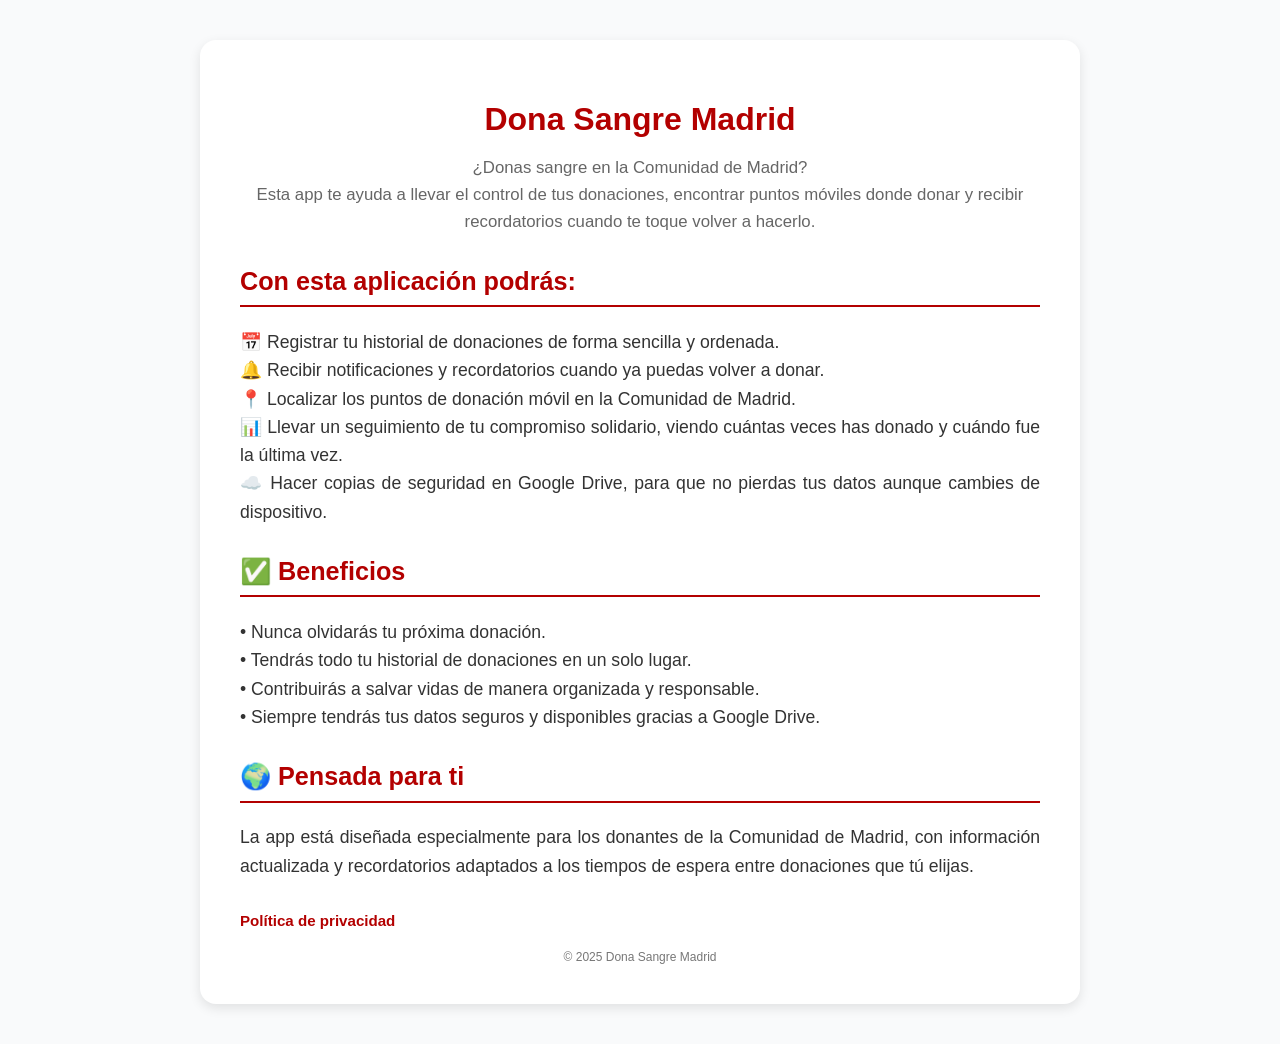
==== index.html @ d6a0627e "Initial webpage content" ====
<!doctype html>
<html lang="es">
<head>
  <meta charset="utf-8">
  <title>Dona Sangre Madrid — Inicio</title>
  <style>
    body {
      font-family: "Segoe UI", Roboto, Helvetica, Arial, sans-serif;
      background-color: #f9fafb;
      color: #333;
      margin: 0;
      padding: 0;
      display: flex;
      justify-content: center;
      align-items: flex-start;
      min-height: 100vh;
    }

    main {
      max-width: 800px;
      background: #fff;
      padding: 40px;
      margin: 40px 20px;
      border-radius: 16px;
      box-shadow: 0 4px 12px rgba(0,0,0,0.1);
      text-align: center;
    }

    h1 {
      color: #b30000;
      margin-bottom: 0.5em;
      font-size: 2em;
    }

    p, div {
      line-height: 1.6;
      font-size: 1.05em;
      text-align: justify;
    }

    .features {
      margin-top: 1.5em;
      text-align: left;
    }

    .features br {
      line-height: 1.8;
    }

    .benefits, .about {
      margin-top: 1.5em;
      text-align: left;
    }

    a {
      color: #b30000;
      text-decoration: none;
      font-weight: 600;
    }

    a:hover {
      text-decoration: underline;
    }

    footer {
      margin-top: 2em;
      text-align: center;
      color: #777;
      font-size: 0.9em;
    }

    @media (max-width: 600px) {
      main {
        padding: 25px;
      }
      h1 {
        font-size: 1.6em;
      }
    }
  </style>
</head>
<body>
  <main>
    <h1>Dona Sangre Madrid</h1>

    <p style="text-align:center; color:#666;">
      ¿Donas sangre en la Comunidad de Madrid?<br>
      Esta app te ayuda a llevar el control de tus donaciones, encontrar puntos móviles donde donar y recibir recordatorios cuando te toque volver a hacerlo.
    </p>

    <div class="features">
      <h2 style="color:#b30000; border-bottom:2px solid #b30000; padding-bottom:4px;">Con esta aplicación podrás:</h2>
      <p>📅 Registrar tu historial de donaciones de forma sencilla y ordenada.<br>
         🔔 Recibir notificaciones y recordatorios cuando ya puedas volver a donar.<br>
         📍 Localizar los puntos de donación móvil en la Comunidad de Madrid.<br>
         📊 Llevar un seguimiento de tu compromiso solidario, viendo cuántas veces has donado y cuándo fue la última vez.<br>
         ☁️ Hacer copias de seguridad en Google Drive, para que no pierdas tus datos aunque cambies de dispositivo.</p>
    </div>

    <div class="benefits">
      <h2 style="color:#b30000; border-bottom:2px solid #b30000; padding-bottom:4px;">✅ Beneficios</h2>
      <p>
        • Nunca olvidarás tu próxima donación.<br>
        • Tendrás todo tu historial de donaciones en un solo lugar.<br>
        • Contribuirás a salvar vidas de manera organizada y responsable.<br>
        • Siempre tendrás tus datos seguros y disponibles gracias a Google Drive.
      </p>
    </div>

    <div class="about">
      <h2 style="color:#b30000; border-bottom:2px solid #b30000; padding-bottom:4px;">🌍 Pensada para ti</h2>
      <p>La app está diseñada especialmente para los donantes de la Comunidad de Madrid, con información actualizada y recordatorios adaptados a los tiempos de espera entre donaciones que tú elijas.</p>
    </div>

    <footer>
      <p><a href="../privacy.html">Política de privacidad</a></p>
      <small>© 2025 Dona Sangre Madrid</small>
    </footer>
  </main>
</body>
</html>
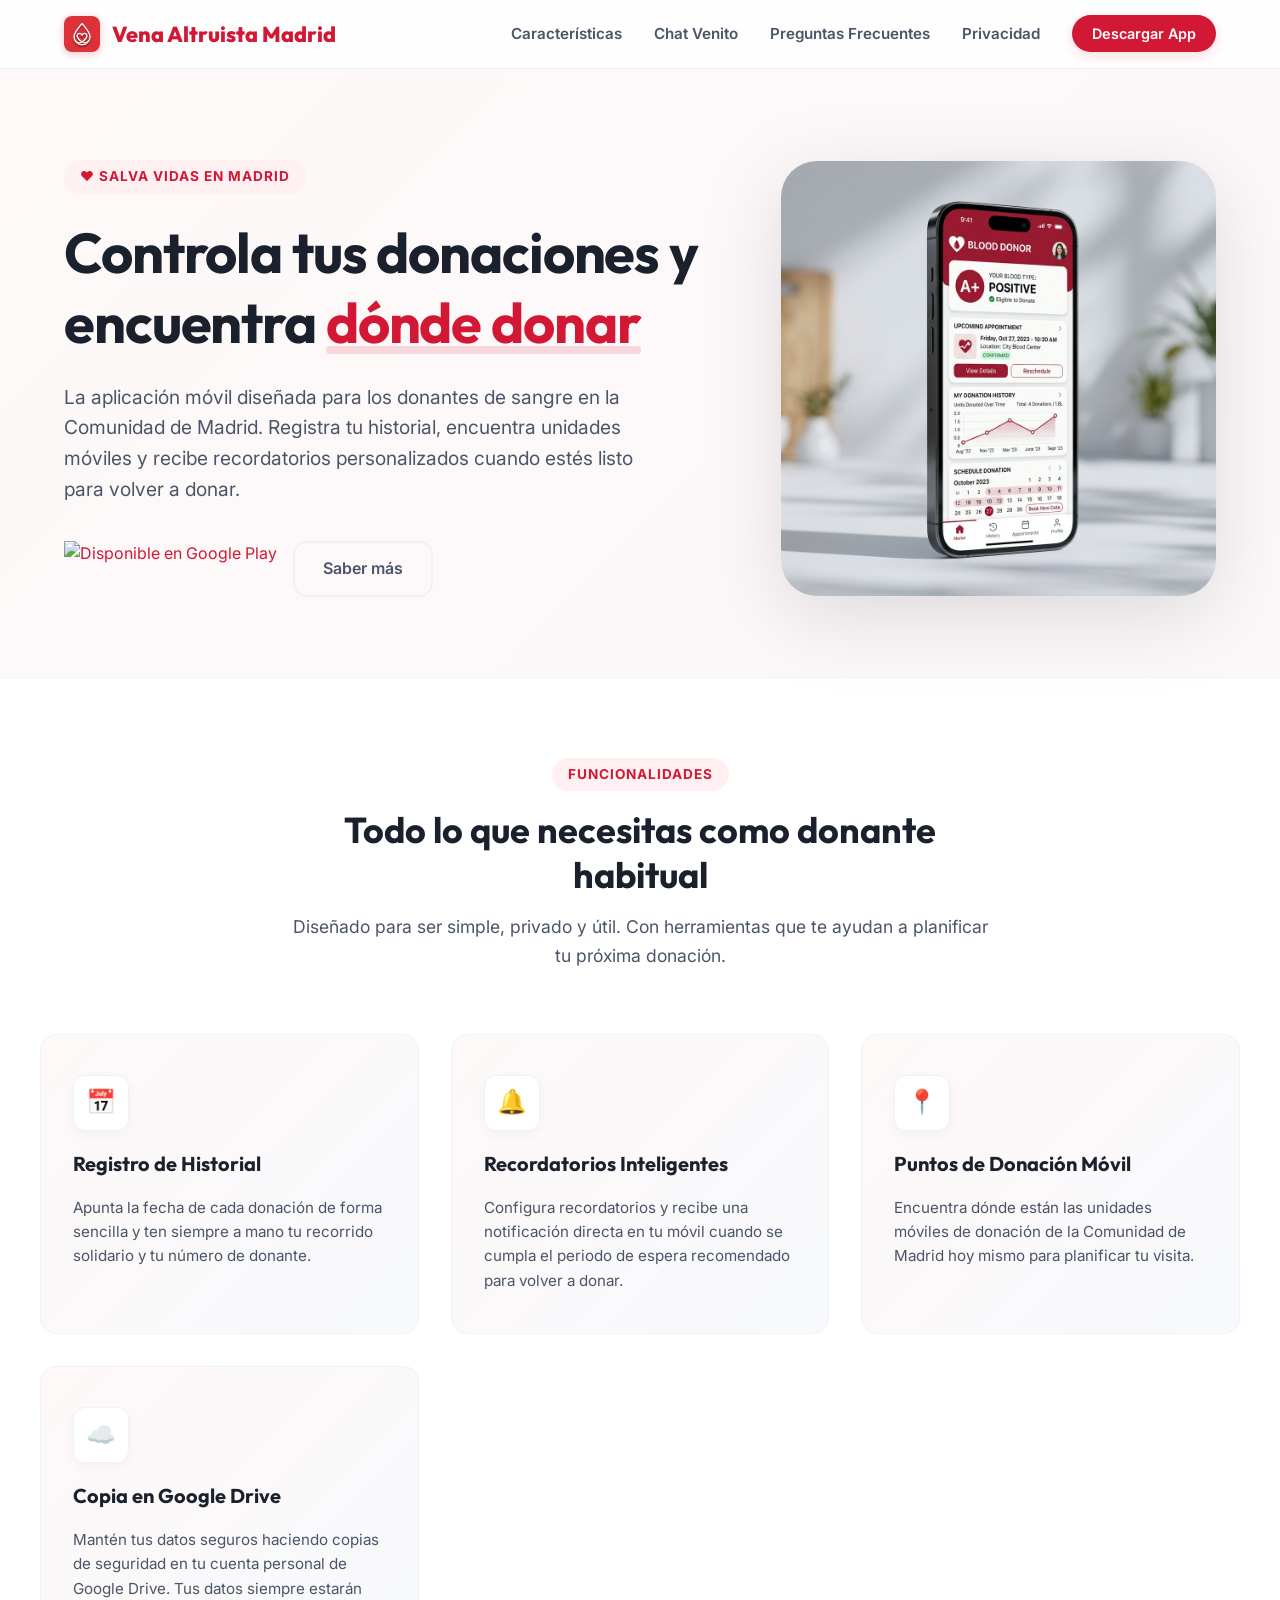
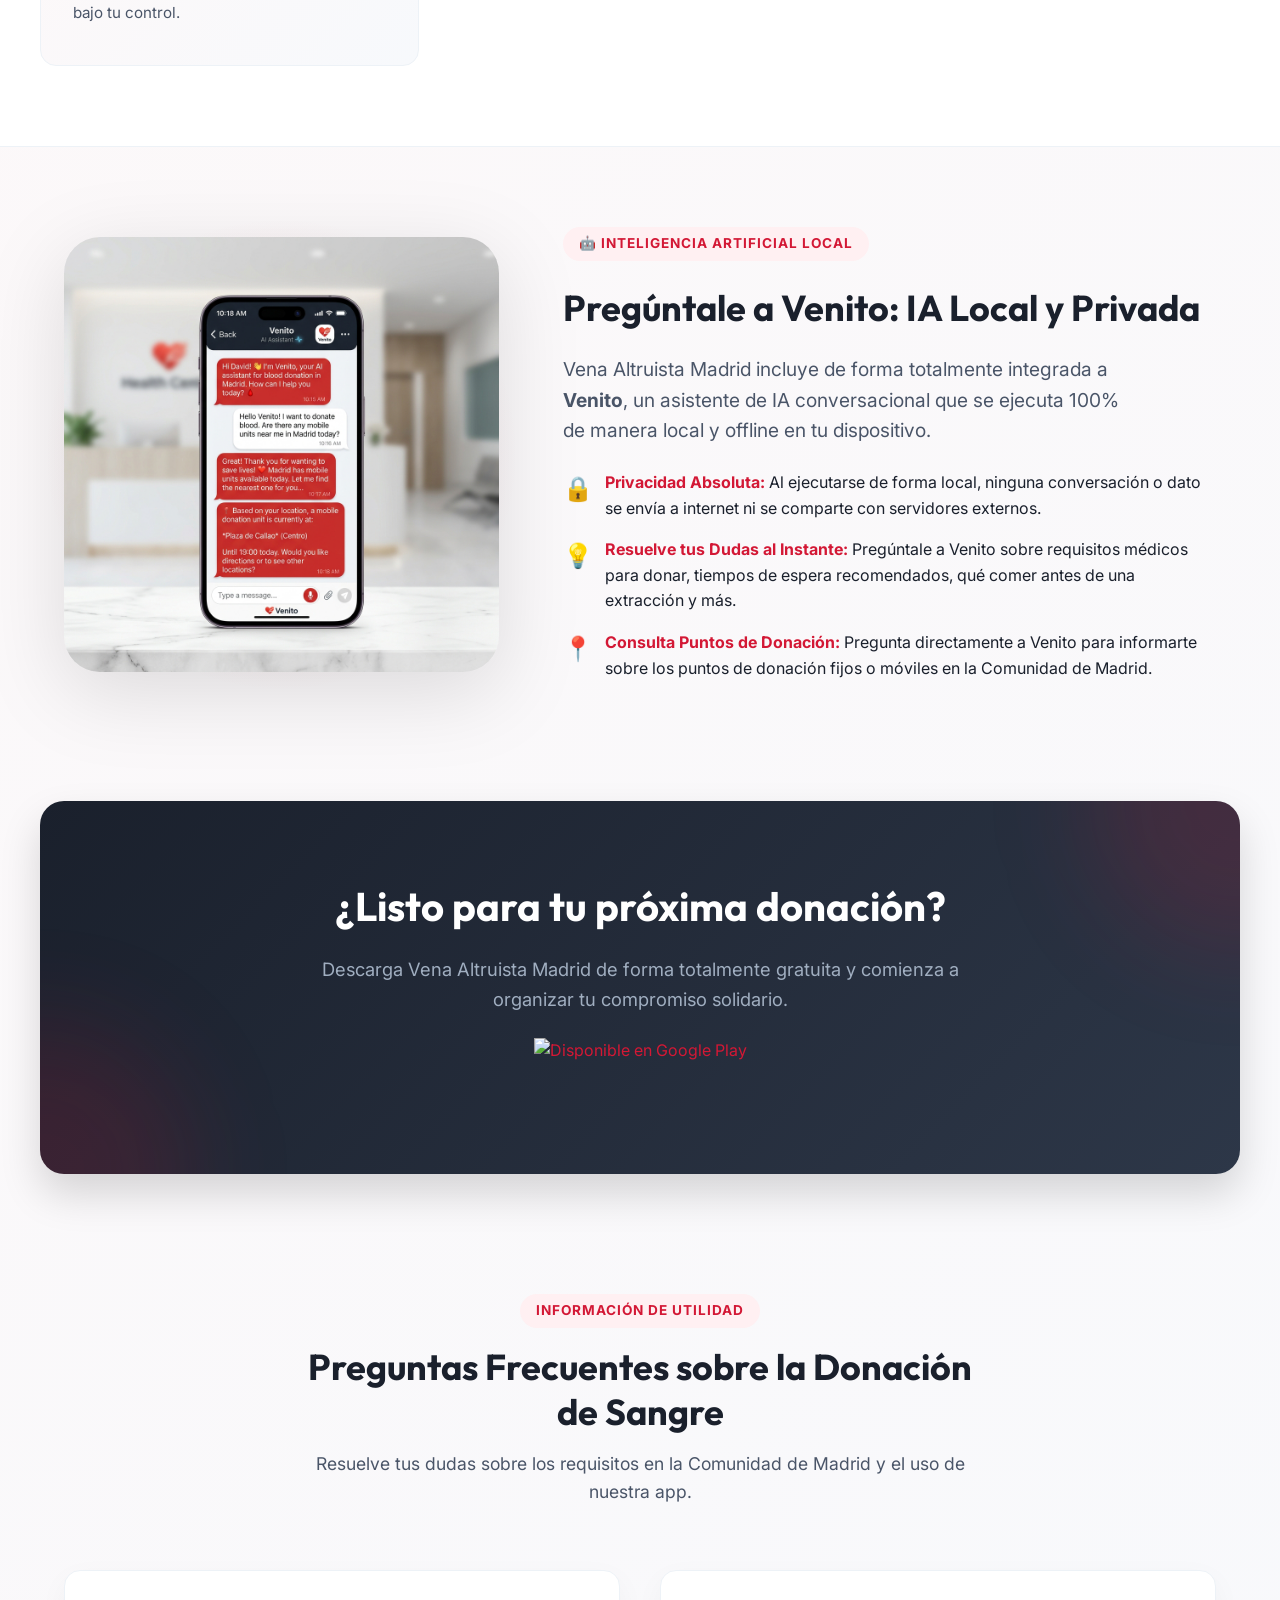
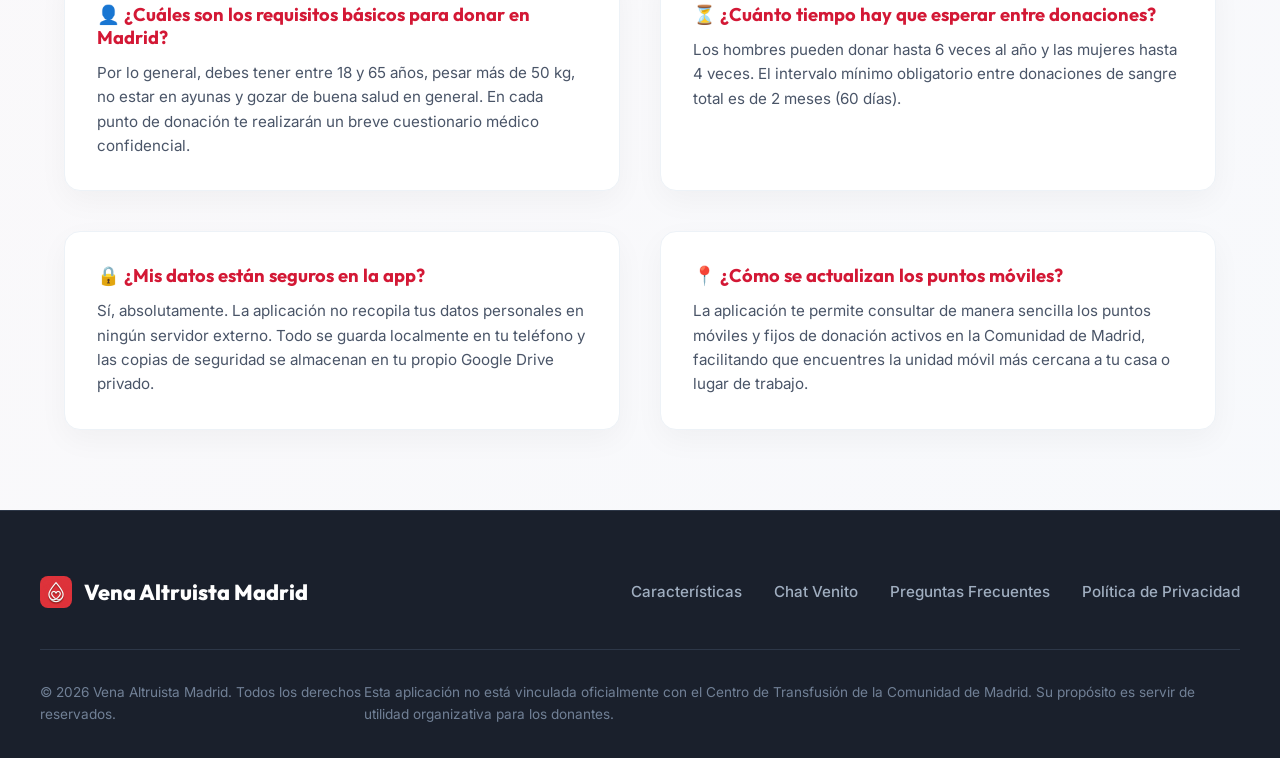
==== commit 24b5382b: "Add files via upload" ====
--- a/index.html
+++ b/index.html
@@ -1,121 +1,234 @@
-<!doctype html>
-<html lang="es">
-<head>
-  <meta charset="utf-8">
-  <title>Dona Sangre Madrid — Inicio</title>
-  <style>
-    body {
-      font-family: "Segoe UI", Roboto, Helvetica, Arial, sans-serif;
-      background-color: #f9fafb;
-      color: #333;
-      margin: 0;
-      padding: 0;
-      display: flex;
-      justify-content: center;
-      align-items: flex-start;
-      min-height: 100vh;
-    }
-
-    main {
-      max-width: 800px;
-      background: #fff;
-      padding: 40px;
-      margin: 40px 20px;
-      border-radius: 16px;
-      box-shadow: 0 4px 12px rgba(0,0,0,0.1);
-      text-align: center;
-    }
-
-    h1 {
-      color: #b30000;
-      margin-bottom: 0.5em;
-      font-size: 2em;
-    }
-
-    p, div {
-      line-height: 1.6;
-      font-size: 1.05em;
-      text-align: justify;
-    }
-
-    .features {
-      margin-top: 1.5em;
-      text-align: left;
-    }
-
-    .features br {
-      line-height: 1.8;
-    }
-
-    .benefits, .about {
-      margin-top: 1.5em;
-      text-align: left;
-    }
-
-    a {
-      color: #b30000;
-      text-decoration: none;
-      font-weight: 600;
-    }
-
-    a:hover {
-      text-decoration: underline;
-    }
-
-    footer {
-      margin-top: 2em;
-      text-align: center;
-      color: #777;
-      font-size: 0.9em;
-    }
-
-    @media (max-width: 600px) {
-      main {
-        padding: 25px;
-      }
-      h1 {
-        font-size: 1.6em;
-      }
-    }
-  </style>
-</head>
-<body>
-  <main>
-    <h1>Dona Sangre Madrid</h1>
-
-    <p style="text-align:center; color:#666;">
-      ¿Donas sangre en la Comunidad de Madrid?<br>
-      Esta app te ayuda a llevar el control de tus donaciones, encontrar puntos móviles donde donar y recibir recordatorios cuando te toque volver a hacerlo.
-    </p>
-
-    <div class="features">
-      <h2 style="color:#b30000; border-bottom:2px solid #b30000; padding-bottom:4px;">Con esta aplicación podrás:</h2>
-      <p>📅 Registrar tu historial de donaciones de forma sencilla y ordenada.<br>
-         🔔 Recibir notificaciones y recordatorios cuando ya puedas volver a donar.<br>
-         📍 Localizar los puntos de donación móvil en la Comunidad de Madrid.<br>
-         📊 Llevar un seguimiento de tu compromiso solidario, viendo cuántas veces has donado y cuándo fue la última vez.<br>
-         ☁️ Hacer copias de seguridad en Google Drive, para que no pierdas tus datos aunque cambies de dispositivo.</p>
-    </div>
-
-    <div class="benefits">
-      <h2 style="color:#b30000; border-bottom:2px solid #b30000; padding-bottom:4px;">✅ Beneficios</h2>
-      <p>
-        • Nunca olvidarás tu próxima donación.<br>
-        • Tendrás todo tu historial de donaciones en un solo lugar.<br>
-        • Contribuirás a salvar vidas de manera organizada y responsable.<br>
-        • Siempre tendrás tus datos seguros y disponibles gracias a Google Drive.
-      </p>
-    </div>
-
-    <div class="about">
-      <h2 style="color:#b30000; border-bottom:2px solid #b30000; padding-bottom:4px;">🌍 Pensada para ti</h2>
-      <p>La app está diseñada especialmente para los donantes de la Comunidad de Madrid, con información actualizada y recordatorios adaptados a los tiempos de espera entre donaciones que tú elijas.</p>
-    </div>
-
-    <footer>
-      <p><a href="../privacy.html">Política de privacidad</a></p>
-      <small>© 2025 Dona Sangre Madrid</small>
-    </footer>
-  </main>
-</body>
-</html>
+<!doctype html>
+<html lang="es">
+<head>
+  <meta charset="utf-8">
+  <meta name="viewport" content="width=device-width, initial-scale=1.0">
+  
+  <!-- SEO Meta Tags -->
+  <title>Vena Altruista Madrid — App para donantes en la Comunidad de Madrid</title>
+  <meta name="description" content="Lleva el control de tus donaciones de sangre en la Comunidad de Madrid. Registra tu historial, localiza unidades móviles de donación y recibe notificaciones cuando puedas volver a donar.">
+  <meta name="keywords" content="donar sangre Madrid, donacion de sangre Madrid, puntos de donacion Madrid, app donar sangre, unidades moviles donacion sangre, donante de sangre madrid">
+  <meta name="author" content="Carlisoft">
+  <link rel="canonical" href="https://carlisoft.github.io/Web-DonaSangreMadrid/">
+
+  <!-- Open Graph / Facebook -->
+  <meta property="og:type" content="website">
+  <meta property="og:url" content="https://carlisoft.github.io/Web-DonaSangreMadrid/">
+  <meta property="og:title" content="Vena Altruista Madrid — App de control y puntos de donación de sangre">
+  <meta property="og:description" content="Lleva el historial de tus donaciones, localiza los puntos de donación móvil en Madrid y configura avisos inteligentes para salvar vidas.">
+  <meta property="og:image" content="https://carlisoft.github.io/Web-DonaSangreMadrid/app_mockup.png">
+
+  <!-- Twitter -->
+  <meta property="twitter:card" content="summary_large_image">
+  <meta property="twitter:url" content="https://carlisoft.github.io/Web-DonaSangreMadrid/">
+  <meta property="twitter:title" content="Vena Altruista Madrid — App de control y puntos de donación de sangre">
+  <meta property="twitter:description" content="Lleva el historial de tus donaciones, localiza los puntos de donación móvil en Madrid y configura avisos inteligentes para salvar vidas.">
+  <meta property="twitter:image" content="https://carlisoft.github.io/Web-DonaSangreMadrid/app_mockup.png">
+
+  <!-- Favicon -->
+  <link rel="icon" type="image/jpeg" href="logo.jpg">
+
+  <!-- Local Premium Styling -->
+  <link rel="stylesheet" href="styles.css">
+
+  <!-- Schema.org Structured Data for MobileApp (SEO) -->
+  <script type="application/ld+json">
+  {
+    "@context": "https://schema.org",
+    "@type": "MobileApplication",
+    "name": "Vena Altruista Madrid",
+    "operatingSystem": "Android",
+    "applicationCategory": "HealthApplication",
+    "description": "Lleva el control de tus donaciones de sangre en la Comunidad de Madrid. Registra tu historial, localiza puntos móviles de donación y recibe alertas.",
+    "offers": {
+      "@type": "Offer",
+      "price": "0.00",
+      "priceCurrency": "EUR"
+    },
+    "installUrl": "https://play.google.com/store/apps/details?id=com.carlisoft.donasangremadrid"
+  }
+  </script>
+</head>
+<body>
+
+  <!-- Navigation -->
+  <header>
+    <div class="nav-container">
+      <a href="./index.html" class="logo">
+        <img src="logo.jpg" alt="Vena Altruista Madrid Logo" style="width: 36px; height: 36px; border-radius: 8px; object-fit: cover; box-shadow: 0 2px 8px rgba(211, 24, 53, 0.25);">
+        <span>Vena Altruista Madrid</span>
+      </a>
+      <ul class="nav-menu">
+        <li><a href="#features" class="nav-link">Características</a></li>
+        <li><a href="#venito" class="nav-link">Chat Venito</a></li>
+        <li><a href="#faq" class="nav-link">Preguntas Frecuentes</a></li>
+        <li><a href="./privacy.html" class="nav-link">Privacidad</a></li>
+        <li><a href="https://play.google.com/store/apps/details?id=com.carlisoft.donasangremadrid" target="_blank" rel="noopener" class="nav-btn">Descargar App</a></li>
+      </ul>
+    </div>
+  </header>
+
+  <!-- Hero Section -->
+  <section class="hero">
+    <div class="hero-content">
+      <div class="badge">
+        <span>❤️ Salva Vidas en Madrid</span>
+      </div>
+      <h1 class="hero-title">Controla tus donaciones y encuentra <span>dónde donar</span></h1>
+      <p class="hero-desc">
+        La aplicación móvil diseñada para los donantes de sangre en la Comunidad de Madrid. Registra tu historial, encuentra unidades móviles y recibe recordatorios personalizados cuando estés listo para volver a donar.
+      </p>
+      <div class="hero-ctas">
+        <!-- Official Google Play Badge SVG/Image -->
+        <a href="https://play.google.com/store/apps/details?id=com.carlisoft.donasangremadrid" target="_blank" rel="noopener" class="google-play-badge" id="cta-hero-download">
+          <img src="https://play.google.com/intl/en_us/badges/static/images/badges/es_badge_web_generic.png" alt="Disponible en Google Play">
+        </a>
+        <a href="#features" class="btn-secondary">Saber más</a>
+      </div>
+    </div>
+    <div class="hero-image">
+      <div class="hero-image-bg"></div>
+      <img src="app_mockup.png" alt="Vena Altruista Madrid App Mockup" class="hero-mockup">
+    </div>
+  </section>
+
+  <!-- Features Section -->
+  <section id="features" class="features-section">
+    <div class="section-container">
+      <div class="section-header">
+        <span class="badge" style="align-self: center;">Funcionalidades</span>
+        <h2 class="section-title">Todo lo que necesitas como donante habitual</h2>
+        <p class="section-desc">Diseñado para ser simple, privado y útil. Con herramientas que te ayudan a planificar tu próxima donación.</p>
+      </div>
+      
+      <div class="features-grid">
+        <!-- Feature 1 -->
+        <div class="feature-card">
+          <div class="feature-icon-wrapper">📅</div>
+          <h3>Registro de Historial</h3>
+          <p>Apunta la fecha de cada donación de forma sencilla y ten siempre a mano tu recorrido solidario y tu número de donante.</p>
+        </div>
+        <!-- Feature 2 -->
+        <div class="feature-card">
+          <div class="feature-icon-wrapper">🔔</div>
+          <h3>Recordatorios Inteligentes</h3>
+          <p>Configura recordatorios y recibe una notificación directa en tu móvil cuando se cumpla el periodo de espera recomendado para volver a donar.</p>
+        </div>
+        <!-- Feature 3 -->
+        <div class="feature-card">
+          <div class="feature-icon-wrapper">📍</div>
+          <h3>Puntos de Donación Móvil</h3>
+          <p>Encuentra dónde están las unidades móviles de donación de la Comunidad de Madrid hoy mismo para planificar tu visita.</p>
+        </div>
+        <!-- Feature 4 -->
+        <div class="feature-card">
+          <div class="feature-icon-wrapper">☁️</div>
+          <h3>Copia en Google Drive</h3>
+          <p>Mantén tus datos seguros haciendo copias de seguridad en tu cuenta personal de Google Drive. Tus datos siempre estarán bajo tu control.</p>
+        </div>
+      </div>
+    </div>
+  </section>
+
+  <!-- Venito AI Section -->
+  <section id="venito" class="venito-section">
+    <div class="hero-image">
+      <div class="hero-image-bg"></div>
+      <img src="venito_mockup.png" alt="Venito Chat IA Mockup" class="venito-mockup">
+    </div>
+    <div class="venito-content">
+      <div class="badge">
+        <span>🤖 Inteligencia Artificial Local</span>
+      </div>
+      <h2 class="section-title">Pregúntale a Venito: IA Local y Privada</h2>
+      <p class="hero-desc">
+        Vena Altruista Madrid incluye de forma totalmente integrada a <strong>Venito</strong>, un asistente de IA conversacional que se ejecuta 100% de manera local y offline en tu dispositivo.
+      </p>
+      <ul class="venito-features">
+        <li>
+          <span style="font-size: 1.5rem;">🔒</span>
+          <div>
+            <strong>Privacidad Absoluta:</strong> Al ejecutarse de forma local, ninguna conversación o dato se envía a internet ni se comparte con servidores externos.
+          </div>
+        </li>
+        <li>
+          <span style="font-size: 1.5rem;">💡</span>
+          <div>
+            <strong>Resuelve tus Dudas al Instante:</strong> Pregúntale a Venito sobre requisitos médicos para donar, tiempos de espera recomendados, qué comer antes de una extracción y más.
+          </div>
+        </li>
+        <li>
+          <span style="font-size: 1.5rem;">📍</span>
+          <div>
+            <strong>Consulta Puntos de Donación:</strong> Pregunta directamente a Venito para informarte sobre los puntos de donación fijos o móviles en la Comunidad de Madrid.
+          </div>
+        </li>
+      </ul>
+    </div>
+  </section>
+
+  <!-- CTA Banner Section -->
+  <section class="cta-banner">
+    <div class="cta-content">
+      <h2>¿Listo para tu próxima donación?</h2>
+      <p>Descarga Vena Altruista Madrid de forma totalmente gratuita y comienza a organizar tu compromiso solidario.</p>
+      <a href="https://play.google.com/store/apps/details?id=com.carlisoft.donasangremadrid" target="_blank" rel="noopener" class="google-play-badge" id="cta-middle-download">
+        <img src="https://play.google.com/intl/en_us/badges/static/images/badges/es_badge_web_generic.png" alt="Disponible en Google Play">
+      </a>
+    </div>
+  </section>
+
+  <!-- Info & FAQ Section (Boosts SEO with relevant keywords) -->
+  <section id="faq" class="info-section">
+    <div class="section-container">
+      <div class="section-header">
+        <span class="badge" style="align-self: center;">Información de Utilidad</span>
+        <h2 class="section-title">Preguntas Frecuentes sobre la Donación de Sangre</h2>
+        <p class="section-desc">Resuelve tus dudas sobre los requisitos en la Comunidad de Madrid y el uso de nuestra app.</p>
+      </div>
+
+      <div class="faq-grid">
+        <div class="faq-item">
+          <h3>👤 ¿Cuáles son los requisitos básicos para donar en Madrid?</h3>
+          <p>Por lo general, debes tener entre 18 y 65 años, pesar más de 50 kg, no estar en ayunas y gozar de buena salud en general. En cada punto de donación te realizarán un breve cuestionario médico confidencial.</p>
+        </div>
+        <div class="faq-item">
+          <h3>⏳ ¿Cuánto tiempo hay que esperar entre donaciones?</h3>
+          <p>Los hombres pueden donar hasta 6 veces al año y las mujeres hasta 4 veces. El intervalo mínimo obligatorio entre donaciones de sangre total es de 2 meses (60 días).</p>
+        </div>
+        <div class="faq-item">
+          <h3>🔒 ¿Mis datos están seguros en la app?</h3>
+          <p>Sí, absolutamente. La aplicación no recopila tus datos personales en ningún servidor externo. Todo se guarda localmente en tu teléfono y las copias de seguridad se almacenan en tu propio Google Drive privado.</p>
+        </div>
+        <div class="faq-item">
+          <h3>📍 ¿Cómo se actualizan los puntos móviles?</h3>
+          <p>La aplicación te permite consultar de manera sencilla los puntos móviles y fijos de donación activos en la Comunidad de Madrid, facilitando que encuentres la unidad móvil más cercana a tu casa o lugar de trabajo.</p>
+        </div>
+      </div>
+    </div>
+  </section>
+
+  <!-- Footer -->
+  <footer>
+    <div class="footer-container">
+      <div class="footer-top">
+        <div class="footer-logo">
+          <img src="logo.jpg" alt="Vena Altruista Madrid Logo" style="width: 32px; height: 32px; border-radius: 8px; object-fit: cover;">
+          <span>Vena Altruista Madrid</span>
+        </div>
+        <div class="footer-links">
+          <a href="#features" class="footer-link">Características</a>
+          <a href="#venito" class="footer-link">Chat Venito</a>
+          <a href="#faq" class="footer-link">Preguntas Frecuentes</a>
+          <a href="./privacy.html" class="footer-link">Política de Privacidad</a>
+        </div>
+      </div>
+      <div class="footer-bottom">
+        <p>&copy; 2026 Vena Altruista Madrid. Todos los derechos reservados.</p>
+        <p>Esta aplicación no está vinculada oficialmente con el Centro de Transfusión de la Comunidad de Madrid. Su propósito es servir de utilidad organizativa para los donantes.</p>
+      </div>
+    </div>
+  </footer>
+
+</body>
+</html>
--- a/styles.css
+++ b/styles.css
@@ -0,0 +1,715 @@
+/* Dona Sangre Madrid - Design System & Styles */
+@import url('https://fonts.googleapis.com/css2?family=Inter:wght@300;400;500;600;700&family=Outfit:wght@400;500;600;700;800&display=swap');
+
+:root {
+  --primary: #d31835;
+  --primary-hover: #b00f27;
+  --primary-light: #fff0f2;
+  --primary-glow: rgba(211, 24, 53, 0.15);
+  --bg-gradient: linear-gradient(135deg, #fef8f8 0%, #f7f9fc 100%);
+  --text-primary: #1a202c;
+  --text-secondary: #4a5568;
+  --text-muted: #718096;
+  --card-bg: #ffffff;
+  --card-shadow: 0 10px 30px rgba(0, 0, 0, 0.04);
+  --card-shadow-hover: 0 20px 40px rgba(211, 24, 53, 0.08);
+  --nav-bg: rgba(255, 255, 255, 0.85);
+  --border-color: #edf2f7;
+  --max-width: 1200px;
+  --radius-lg: 24px;
+  --radius-md: 16px;
+  --radius-sm: 8px;
+  --transition: all 0.3s cubic-bezier(0.4, 0, 0.2, 1);
+}
+
+/* Reset */
+* {
+  box-sizing: border-box;
+  margin: 0;
+  padding: 0;
+}
+
+html {
+  scroll-behavior: smooth;
+}
+
+body {
+  font-family: 'Inter', -apple-system, BlinkMacSystemFont, "Segoe UI", Roboto, Helvetica, Arial, sans-serif;
+  background: var(--bg-gradient);
+  color: var(--text-primary);
+  line-height: 1.6;
+  overflow-x: hidden;
+  -webkit-font-smoothing: antialiased;
+}
+
+h1, h2, h3 {
+  font-family: 'Outfit', sans-serif;
+  font-weight: 700;
+  color: var(--text-primary);
+  line-height: 1.25;
+}
+
+a {
+  color: var(--primary);
+  text-decoration: none;
+  transition: var(--transition);
+}
+
+a:hover {
+  color: var(--primary-hover);
+}
+
+/* Header & Navigation */
+header {
+  position: fixed;
+  top: 0;
+  left: 0;
+  width: 100%;
+  z-index: 1000;
+  background: var(--nav-bg);
+  backdrop-filter: blur(12px);
+  -webkit-backdrop-filter: blur(12px);
+  border-bottom: 1px solid var(--border-color);
+  transition: var(--transition);
+}
+
+.nav-container {
+  max-width: var(--max-width);
+  margin: 0 auto;
+  padding: 16px 24px;
+  display: flex;
+  justify-content: space-between;
+  align-items: center;
+}
+
+.logo {
+  display: flex;
+  align-items: center;
+  gap: 12px;
+  font-family: 'Outfit', sans-serif;
+  font-size: 1.35rem;
+  font-weight: 800;
+  color: var(--primary);
+}
+
+.logo svg {
+  fill: var(--primary);
+  width: 32px;
+  height: 32px;
+  filter: drop-shadow(0 2px 4px rgba(211, 24, 53, 0.2));
+  animation: heartbeat 1.5s infinite alternate;
+}
+
+@keyframes heartbeat {
+  0% { transform: scale(1); }
+  100% { transform: scale(1.08); }
+}
+
+.nav-menu {
+  display: flex;
+  gap: 32px;
+  list-style: none;
+  align-items: center;
+}
+
+.nav-link {
+  font-weight: 600;
+  font-size: 0.95rem;
+  color: var(--text-secondary);
+}
+
+.nav-link:hover {
+  color: var(--primary);
+}
+
+.nav-btn {
+  background: var(--primary);
+  color: white;
+  padding: 10px 20px;
+  border-radius: 50px;
+  font-weight: 600;
+  font-size: 0.9rem;
+  box-shadow: 0 4px 12px var(--primary-glow);
+}
+
+.nav-btn:hover {
+  background: var(--primary-hover);
+  color: white;
+  transform: translateY(-2px);
+}
+
+/* Hero Section */
+.hero {
+  padding: 160px 24px 80px;
+  max-width: var(--max-width);
+  margin: 0 auto;
+  display: grid;
+  grid-template-columns: 1.2fr 0.8fr;
+  gap: 64px;
+  align-items: center;
+}
+
+.hero-content {
+  display: flex;
+  flex-direction: column;
+  gap: 24px;
+}
+
+.badge {
+  display: inline-flex;
+  align-items: center;
+  align-self: flex-start;
+  gap: 8px;
+  background: var(--primary-light);
+  color: var(--primary);
+  padding: 6px 16px;
+  border-radius: 50px;
+  font-size: 0.85rem;
+  font-weight: 700;
+  text-transform: uppercase;
+  letter-spacing: 1px;
+}
+
+.hero-title {
+  font-size: 3.5rem;
+  letter-spacing: -0.02em;
+}
+
+.hero-title span {
+  color: var(--primary);
+  position: relative;
+  display: inline-block;
+}
+
+.hero-title span::after {
+  content: '';
+  position: absolute;
+  bottom: 4px;
+  left: 0;
+  width: 100%;
+  height: 8px;
+  background: var(--primary-glow);
+  z-index: -1;
+  border-radius: 4px;
+}
+
+.hero-desc {
+  font-size: 1.2rem;
+  color: var(--text-secondary);
+  max-width: 580px;
+}
+
+.hero-ctas {
+  display: flex;
+  gap: 16px;
+  align-items: center;
+  margin-top: 12px;
+}
+
+.google-play-badge {
+  display: inline-block;
+  height: 56px;
+  transition: var(--transition);
+}
+
+.google-play-badge:hover {
+  transform: translateY(-4px);
+  filter: drop-shadow(0 8px 16px rgba(0,0,0,0.15));
+}
+
+.google-play-badge img {
+  height: 100%;
+  width: auto;
+}
+
+.btn-secondary {
+  height: 56px;
+  display: inline-flex;
+  align-items: center;
+  padding: 0 28px;
+  background: transparent;
+  border: 2px solid var(--border-color);
+  color: var(--text-secondary);
+  border-radius: 14px;
+  font-weight: 600;
+  transition: var(--transition);
+}
+
+.btn-secondary:hover {
+  border-color: var(--primary);
+  color: var(--primary);
+  background: var(--primary-light);
+  transform: translateY(-2px);
+}
+
+.hero-image {
+  position: relative;
+  display: flex;
+  justify-content: center;
+  align-items: center;
+}
+
+.hero-image-bg {
+  position: absolute;
+  width: 110%;
+  height: 110%;
+  background: radial-gradient(circle, var(--primary-glow) 0%, transparent 70%);
+  z-index: -1;
+  border-radius: 50%;
+}
+
+.hero-mockup {
+  max-width: 100%;
+  height: auto;
+  border-radius: 36px;
+  filter: drop-shadow(0 20px 40px rgba(0,0,0,0.12));
+  animation: float 6s ease-in-out infinite;
+}
+
+@keyframes float {
+  0%, 100% { transform: translateY(0); }
+  50% { transform: translateY(-15px); }
+}
+
+/* Features Section */
+.features-section {
+  padding: 80px 24px;
+  background: #ffffff;
+  border-top: 1px solid var(--border-color);
+  border-bottom: 1px solid var(--border-color);
+}
+
+.section-container {
+  max-width: var(--max-width);
+  margin: 0 auto;
+}
+
+.section-header {
+  text-align: center;
+  max-width: 700px;
+  margin: 0 auto 64px;
+  display: flex;
+  flex-direction: column;
+  gap: 16px;
+}
+
+.section-title {
+  font-size: 2.25rem;
+}
+
+.section-desc {
+  font-size: 1.1rem;
+  color: var(--text-secondary);
+}
+
+.features-grid {
+  display: grid;
+  grid-template-columns: repeat(auto-fit, minmax(280px, 1fr));
+  gap: 32px;
+}
+
+.feature-card {
+  background: var(--bg-gradient);
+  border: 1px solid var(--border-color);
+  border-radius: var(--radius-md);
+  padding: 40px 32px;
+  transition: var(--transition);
+  display: flex;
+  flex-direction: column;
+  gap: 20px;
+}
+
+.feature-card:hover {
+  transform: translateY(-8px);
+  background: #ffffff;
+  border-color: rgba(211, 24, 53, 0.2);
+  box-shadow: var(--card-shadow-hover);
+}
+
+.feature-icon-wrapper {
+  width: 56px;
+  height: 56px;
+  border-radius: 12px;
+  background: white;
+  display: flex;
+  align-items: center;
+  justify-content: center;
+  box-shadow: 0 4px 12px rgba(0,0,0,0.03);
+  color: var(--primary);
+  font-size: 1.5rem;
+  border: 1px solid var(--border-color);
+}
+
+.feature-card:hover .feature-icon-wrapper {
+  background: var(--primary);
+  color: white;
+  border-color: var(--primary);
+}
+
+.feature-card h3 {
+  font-size: 1.25rem;
+  font-weight: 700;
+}
+
+.feature-card p {
+  color: var(--text-secondary);
+  font-size: 0.95rem;
+  line-height: 1.6;
+}
+
+/* Call to Action Section */
+.cta-banner {
+  padding: 80px 24px;
+  max-width: var(--max-width);
+  margin: 40px auto;
+  background: linear-gradient(135deg, #1a202c 0%, #2d3748 100%);
+  border-radius: var(--radius-lg);
+  color: white;
+  text-align: center;
+  position: relative;
+  overflow: hidden;
+  box-shadow: 0 20px 40px rgba(0,0,0,0.15);
+}
+
+.cta-banner::before {
+  content: '';
+  position: absolute;
+  top: -150px;
+  right: -150px;
+  width: 300px;
+  height: 300px;
+  background: rgba(211, 24, 53, 0.15);
+  border-radius: 50%;
+  filter: blur(50px);
+}
+
+.cta-banner::after {
+  content: '';
+  position: absolute;
+  bottom: -150px;
+  left: -150px;
+  width: 300px;
+  height: 300px;
+  background: rgba(211, 24, 53, 0.15);
+  border-radius: 50%;
+  filter: blur(50px);
+}
+
+.cta-content {
+  position: relative;
+  z-index: 2;
+  max-width: 650px;
+  margin: 0 auto;
+  display: flex;
+  flex-direction: column;
+  gap: 24px;
+  align-items: center;
+}
+
+.cta-content h2 {
+  color: white;
+  font-size: 2.5rem;
+}
+
+.cta-content p {
+  color: #a0aec0;
+  font-size: 1.15rem;
+}
+
+/* FAQ or Info Section */
+.info-section {
+  padding: 80px 24px;
+  max-width: var(--max-width);
+  margin: 0 auto;
+}
+
+.faq-grid {
+  display: grid;
+  grid-template-columns: 1fr 1fr;
+  gap: 40px;
+  margin-top: 48px;
+}
+
+.faq-item {
+  background: var(--card-bg);
+  border: 1px solid var(--border-color);
+  border-radius: var(--radius-md);
+  padding: 32px;
+  box-shadow: var(--card-shadow);
+}
+
+.faq-item h3 {
+  font-size: 1.15rem;
+  margin-bottom: 12px;
+  color: var(--primary);
+  display: flex;
+  align-items: center;
+  gap: 10px;
+}
+
+.faq-item p {
+  color: var(--text-secondary);
+  font-size: 0.95rem;
+}
+
+/* Legal Document View */
+.legal-main {
+  padding-top: 140px;
+  padding-bottom: 80px;
+  max-width: 800px;
+  margin: 0 auto;
+  padding-left: 24px;
+  padding-right: 24px;
+}
+
+.legal-card {
+  background: #ffffff;
+  border: 1px solid var(--border-color);
+  border-radius: var(--radius-md);
+  padding: 48px;
+  box-shadow: var(--card-shadow);
+}
+
+.legal-card h1 {
+  font-size: 2.25rem;
+  color: var(--primary);
+  margin-bottom: 8px;
+  text-align: center;
+}
+
+.legal-date {
+  color: var(--text-muted);
+  text-align: center;
+  margin-bottom: 40px;
+  font-size: 0.95rem;
+}
+
+.legal-card h2 {
+  font-size: 1.35rem;
+  margin-top: 32px;
+  margin-bottom: 16px;
+  color: var(--text-primary);
+  border-bottom: 2px solid var(--primary-light);
+  padding-bottom: 6px;
+}
+
+.legal-card p, .legal-card ul {
+  color: var(--text-secondary);
+  font-size: 1rem;
+  line-height: 1.7;
+  margin-bottom: 16px;
+  text-align: justify;
+}
+
+.legal-card ul {
+  padding-left: 20px;
+  margin-bottom: 24px;
+}
+
+.legal-card li {
+  margin-bottom: 8px;
+}
+
+/* Footer */
+footer {
+  background: #1a202c;
+  color: #a0aec0;
+  padding: 64px 24px 32px;
+  border-top: 1px solid #2d3748;
+}
+
+.footer-container {
+  max-width: var(--max-width);
+  margin: 0 auto;
+  display: flex;
+  flex-direction: column;
+  gap: 40px;
+}
+
+.footer-top {
+  display: flex;
+  justify-content: space-between;
+  align-items: center;
+  flex-wrap: wrap;
+  gap: 24px;
+}
+
+.footer-logo {
+  display: flex;
+  align-items: center;
+  gap: 12px;
+  font-family: 'Outfit', sans-serif;
+  font-size: 1.35rem;
+  font-weight: 800;
+  color: white;
+}
+
+.footer-logo svg {
+  fill: var(--primary);
+  width: 32px;
+  height: 32px;
+}
+
+.footer-links {
+  display: flex;
+  gap: 32px;
+}
+
+.footer-link {
+  color: #a0aec0;
+  font-weight: 500;
+  font-size: 0.95rem;
+}
+
+.footer-link:hover {
+  color: white;
+}
+
+.footer-bottom {
+  display: flex;
+  justify-content: space-between;
+  align-items: center;
+  border-top: 1px solid #2d3748;
+  padding-top: 32px;
+  font-size: 0.85rem;
+  color: #718096;
+}
+
+/* Venito AI Section */
+.venito-section {
+  padding: 80px 24px;
+  max-width: var(--max-width);
+  margin: 0 auto;
+  display: grid;
+  grid-template-columns: 0.8fr 1.2fr;
+  gap: 64px;
+  align-items: center;
+}
+
+.venito-content {
+  display: flex;
+  flex-direction: column;
+  gap: 24px;
+}
+
+.venito-features {
+  list-style: none;
+  display: flex;
+  flex-direction: column;
+  gap: 16px;
+}
+
+.venito-features li {
+  display: flex;
+  gap: 12px;
+  align-items: flex-start;
+}
+
+.venito-features strong {
+  color: var(--primary);
+}
+
+.venito-mockup {
+  max-width: 100%;
+  height: auto;
+  border-radius: 36px;
+  filter: drop-shadow(0 20px 40px rgba(0,0,0,0.12));
+}
+
+/* Responsive adjustments */
+@media (max-width: 1024px) {
+  .hero {
+    grid-template-columns: 1fr;
+    text-align: center;
+    gap: 48px;
+    padding-top: 140px;
+  }
+  
+  .venito-section {
+    grid-template-columns: 1fr;
+    text-align: center;
+    gap: 48px;
+    padding-top: 40px;
+  }
+  
+  .venito-content {
+    align-items: center;
+  }
+  
+  .venito-features li {
+    text-align: left;
+  }
+  
+  .venito-mockup {
+    max-width: 320px;
+    order: 2;
+  }
+
+  .hero-content {
+    align-items: center;
+  }
+
+  .badge {
+    align-self: center;
+  }
+
+  .hero-title {
+    font-size: 2.75rem;
+  }
+
+  .hero-mockup {
+    max-width: 320px;
+  }
+
+  .faq-grid {
+    grid-template-columns: 1fr;
+    gap: 24px;
+  }
+}
+
+@media (max-width: 600px) {
+  .hero-title {
+    font-size: 2.25rem;
+  }
+
+  .hero-ctas {
+    flex-direction: column;
+    width: 100%;
+  }
+
+  .google-play-badge, .btn-secondary {
+    width: 100%;
+    max-width: 280px;
+    display: flex;
+    justify-content: center;
+  }
+
+  .google-play-badge img {
+    width: 100%;
+    height: auto;
+  }
+
+  .nav-menu {
+    display: none; /* simple hidden menu on mobile, or clean list */
+  }
+
+  .legal-card {
+    padding: 24px;
+  }
+
+  .footer-top {
+    flex-direction: column;
+    align-items: flex-start;
+  }
+
+  .footer-links {
+    flex-direction: column;
+    gap: 16px;
+  }
+
+  .footer-bottom {
+    flex-direction: column;
+    gap: 16px;
+    text-align: center;
+  }
+}
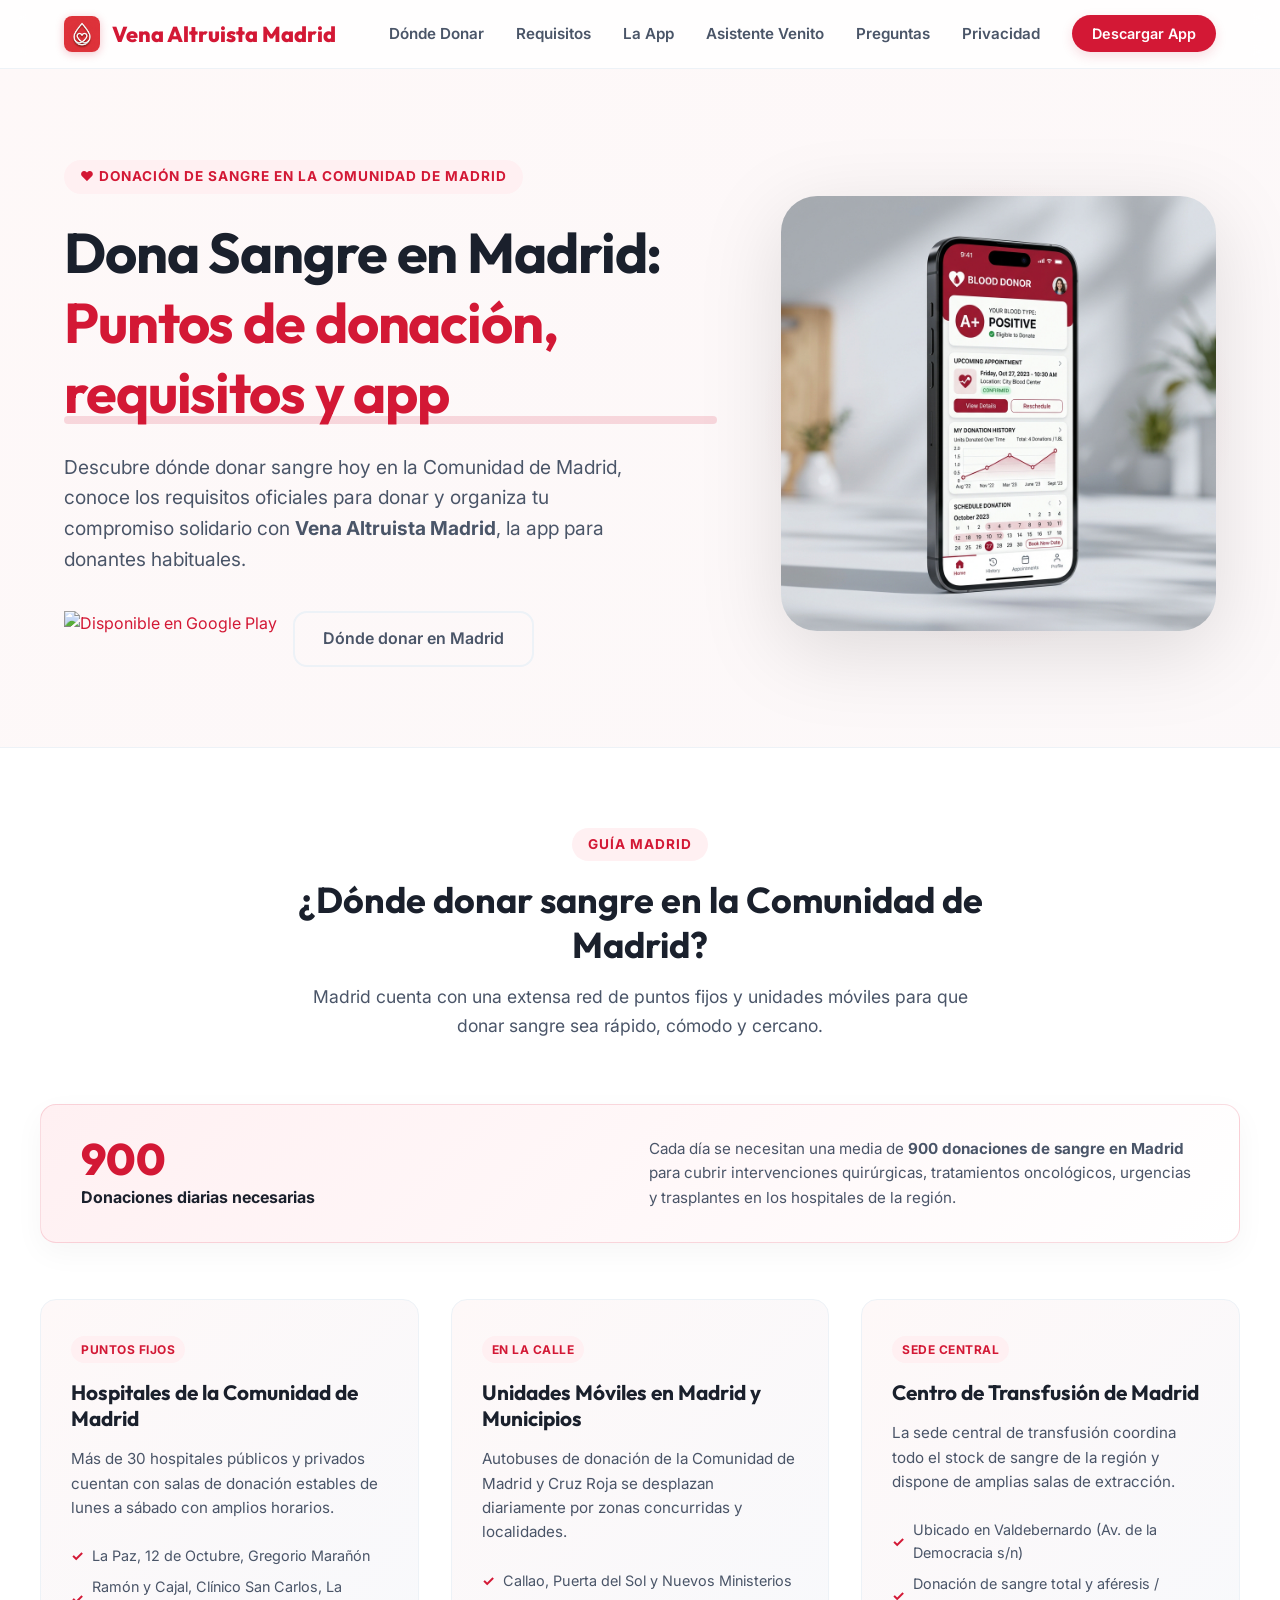
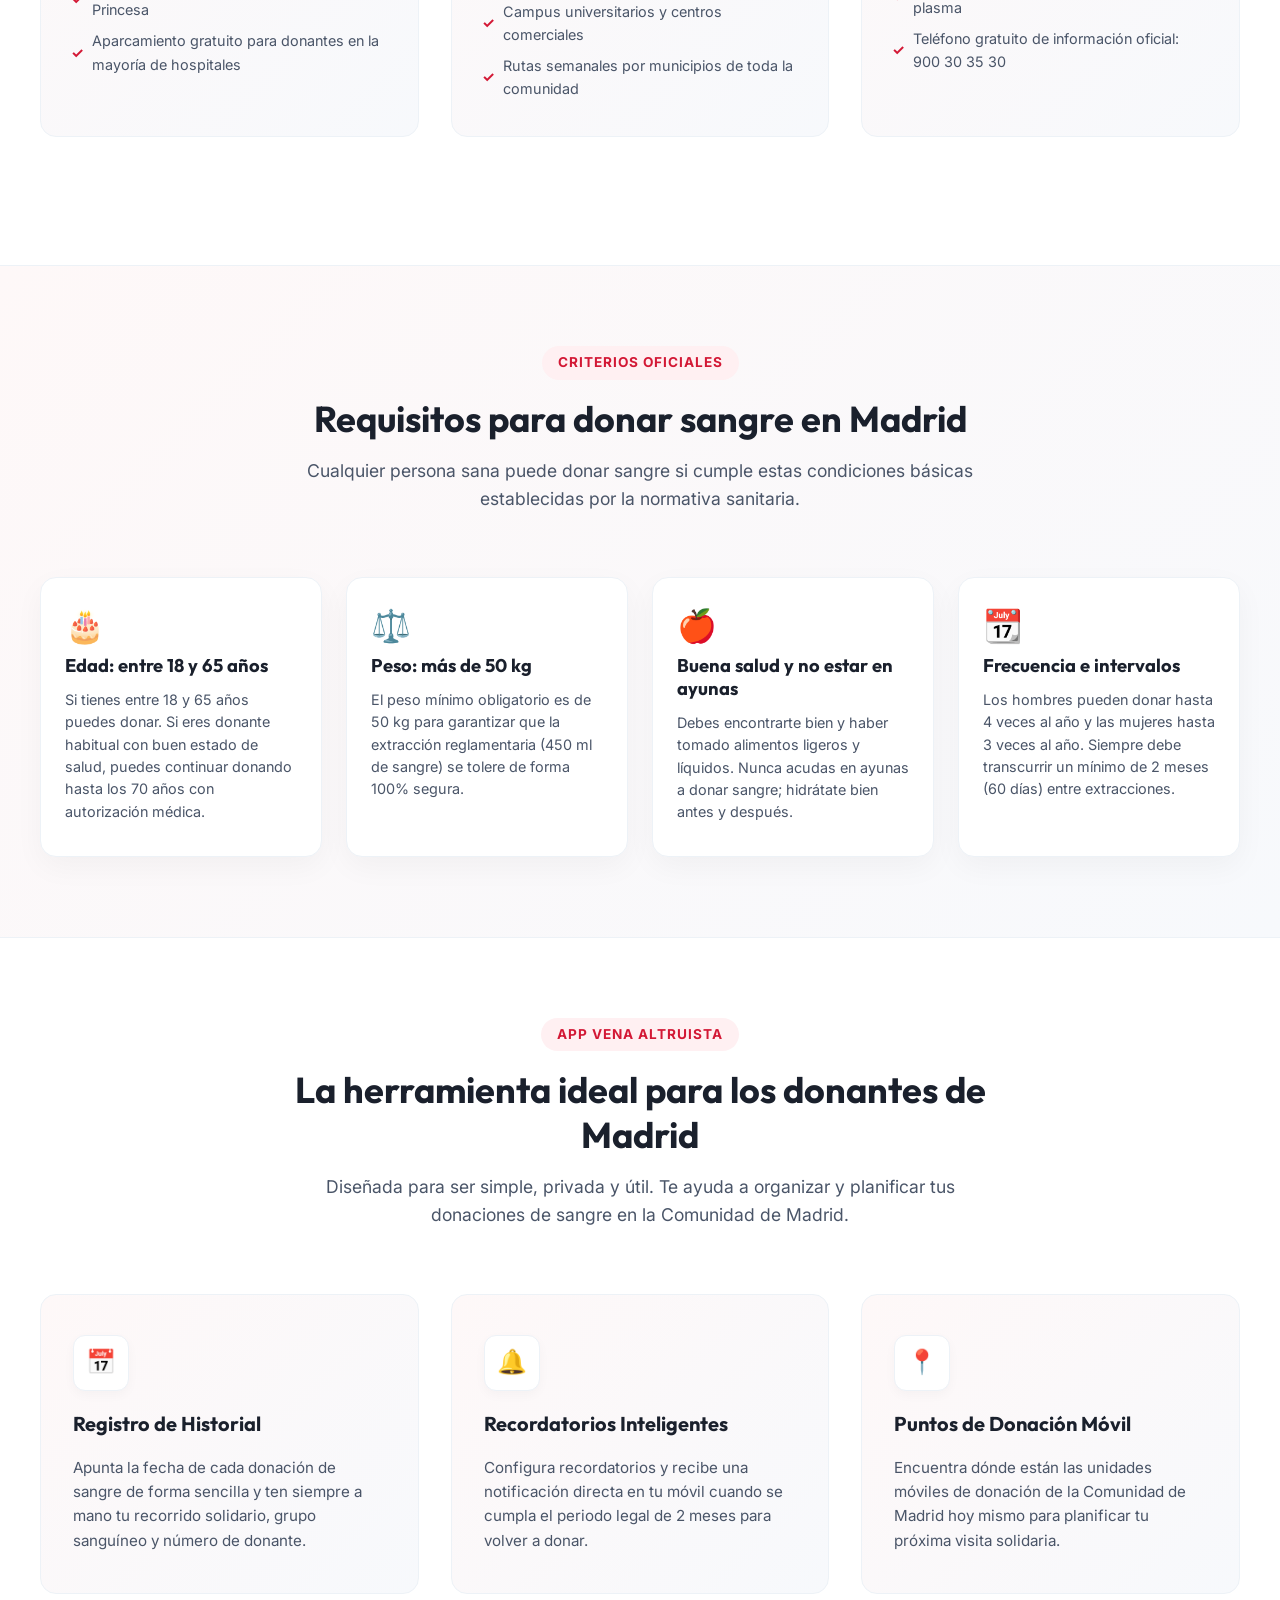
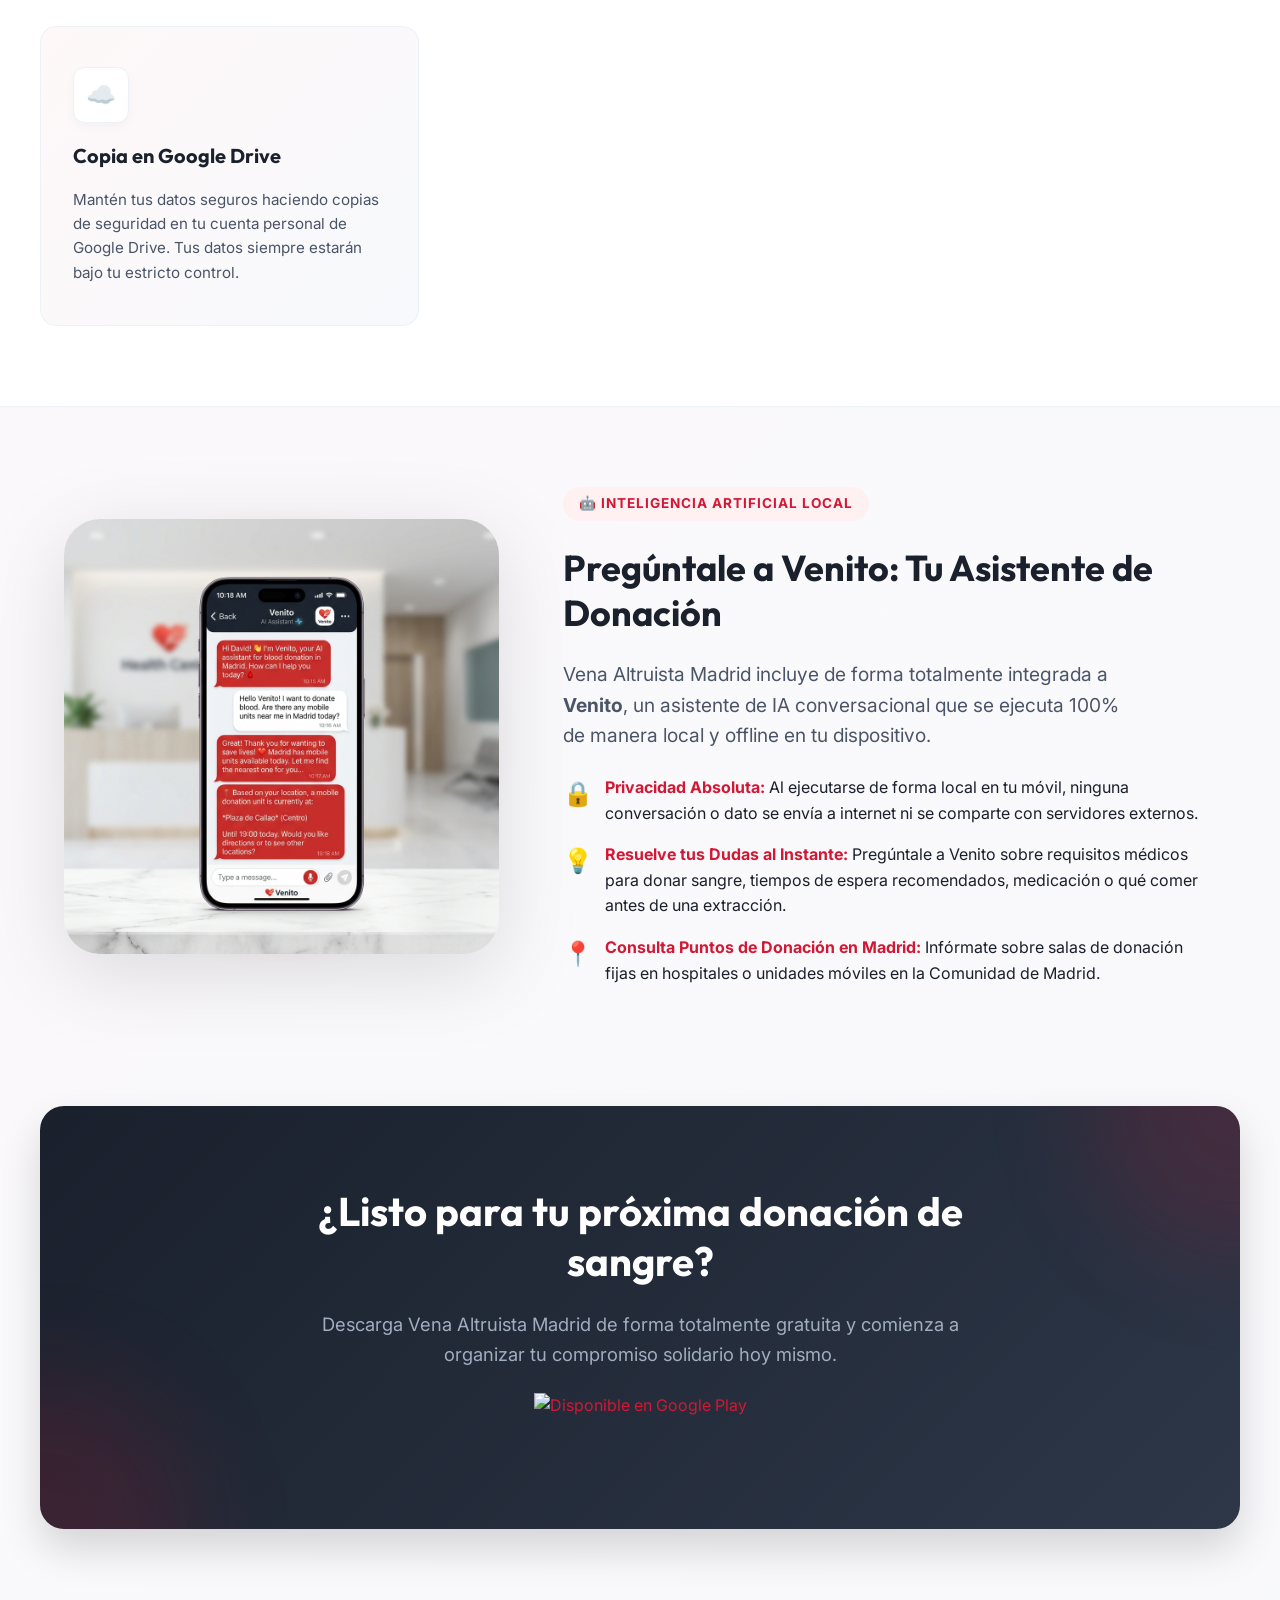
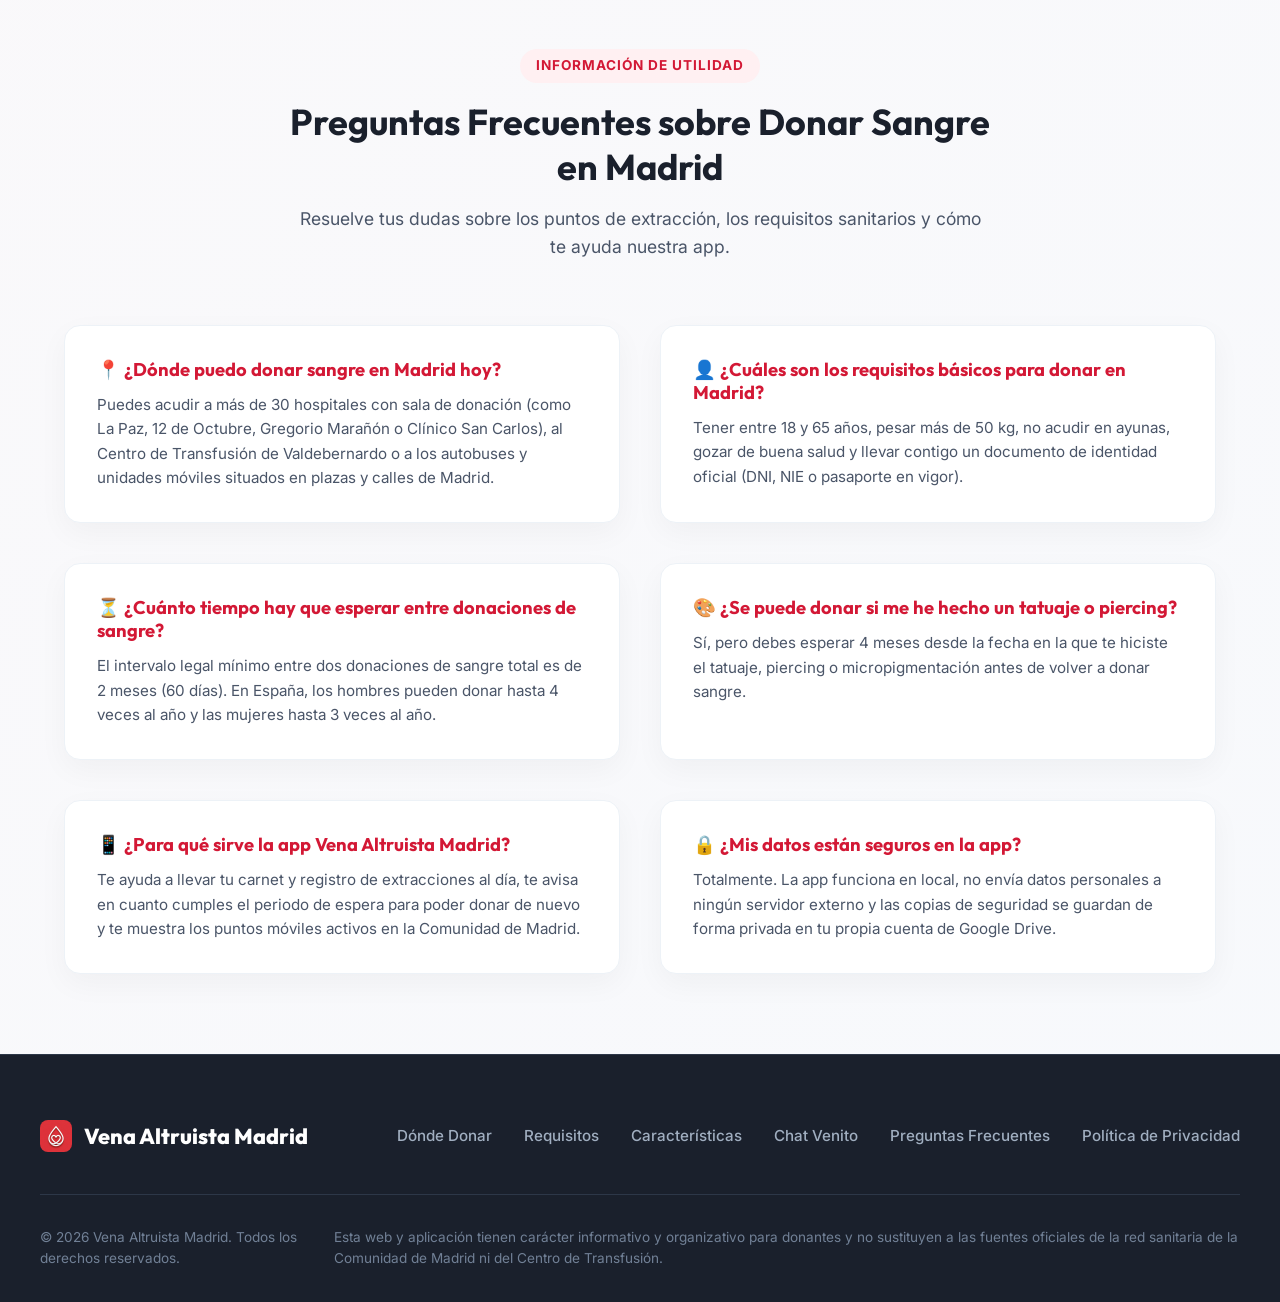
==== commit a9278ba1: "SEO: optimización para Dona Sangre Madrid, guía de puntos y sitemap" ====
--- a/index.html
+++ b/index.html
@@ -5,24 +5,25 @@
   <meta name="viewport" content="width=device-width, initial-scale=1.0">
   
   <!-- SEO Meta Tags -->
-  <title>Vena Altruista Madrid — App para donantes en la Comunidad de Madrid</title>
-  <meta name="description" content="Lleva el control de tus donaciones de sangre en la Comunidad de Madrid. Registra tu historial, localiza unidades móviles de donación y recibe notificaciones cuando puedas volver a donar.">
-  <meta name="keywords" content="donar sangre Madrid, donacion de sangre Madrid, puntos de donacion Madrid, app donar sangre, unidades moviles donacion sangre, donante de sangre madrid">
+  <title>Dona Sangre Madrid | Puntos de Donación, Requisitos y App Vena Altruista</title>
+  <meta name="description" content="Información completa para donar sangre en la Comunidad de Madrid: puntos fijos en hospitales, unidades móviles, horarios y requisitos. Descarga la app Vena Altruista Madrid para gestionar tu historial y alertas.">
+  <meta name="keywords" content="dona sangre madrid, donacion de sangre madrid, donar sangre madrid, puntos de donacion madrid, requisitos donar sangre madrid, unidades moviles donacion sangre madrid, donde donar sangre madrid, app donar sangre madrid, centro de transfusion madrid">
   <meta name="author" content="Carlisoft">
+  <meta name="robots" content="index, follow">
   <link rel="canonical" href="https://carlisoft.github.io/Web-DonaSangreMadrid/">
 
   <!-- Open Graph / Facebook -->
   <meta property="og:type" content="website">
   <meta property="og:url" content="https://carlisoft.github.io/Web-DonaSangreMadrid/">
-  <meta property="og:title" content="Vena Altruista Madrid — App de control y puntos de donación de sangre">
-  <meta property="og:description" content="Lleva el historial de tus donaciones, localiza los puntos de donación móvil en Madrid y configura avisos inteligentes para salvar vidas.">
+  <meta property="og:title" content="Dona Sangre Madrid | Puntos de Donación, Requisitos y App Vena Altruista">
+  <meta property="og:description" content="Guía completa para donar sangre en Madrid: puntos en hospitales, unidades móviles, requisitos y control inteligente de donaciones con la app Vena Altruista.">
   <meta property="og:image" content="https://carlisoft.github.io/Web-DonaSangreMadrid/app_mockup.png">
 
   <!-- Twitter -->
   <meta property="twitter:card" content="summary_large_image">
   <meta property="twitter:url" content="https://carlisoft.github.io/Web-DonaSangreMadrid/">
-  <meta property="twitter:title" content="Vena Altruista Madrid — App de control y puntos de donación de sangre">
-  <meta property="twitter:description" content="Lleva el historial de tus donaciones, localiza los puntos de donación móvil en Madrid y configura avisos inteligentes para salvar vidas.">
+  <meta property="twitter:title" content="Dona Sangre Madrid | Puntos de Donación, Requisitos y App Vena Altruista">
+  <meta property="twitter:description" content="Guía completa para donar sangre en Madrid: puntos en hospitales, unidades móviles, requisitos y control inteligente de donaciones con la app Vena Altruista.">
   <meta property="twitter:image" content="https://carlisoft.github.io/Web-DonaSangreMadrid/app_mockup.png">
 
   <!-- Favicon -->
@@ -31,21 +32,93 @@
   <!-- Local Premium Styling -->
   <link rel="stylesheet" href="styles.css">
 
-  <!-- Schema.org Structured Data for MobileApp (SEO) -->
+  <!-- Schema.org Structured Data (WebSite, MobileApplication & FAQPage for Rich Snippets) -->
   <script type="application/ld+json">
   {
     "@context": "https://schema.org",
-    "@type": "MobileApplication",
-    "name": "Vena Altruista Madrid",
-    "operatingSystem": "Android",
-    "applicationCategory": "HealthApplication",
-    "description": "Lleva el control de tus donaciones de sangre en la Comunidad de Madrid. Registra tu historial, localiza puntos móviles de donación y recibe alertas.",
-    "offers": {
-      "@type": "Offer",
-      "price": "0.00",
-      "priceCurrency": "EUR"
-    },
-    "installUrl": "https://play.google.com/store/apps/details?id=com.carlisoft.donasangremadrid"
+    "@graph": [
+      {
+        "@type": "WebSite",
+        "@id": "https://carlisoft.github.io/Web-DonaSangreMadrid/#website",
+        "url": "https://carlisoft.github.io/Web-DonaSangreMadrid/",
+        "name": "Dona Sangre Madrid — Vena Altruista",
+        "description": "Guía informativa sobre la donación de sangre en la Comunidad de Madrid, puntos de donación, requisitos y app de gestión de donantes.",
+        "inLanguage": "es"
+      },
+      {
+        "@type": "MobileApplication",
+        "@id": "https://carlisoft.github.io/Web-DonaSangreMadrid/#app",
+        "name": "Vena Altruista Madrid",
+        "alternateName": [
+          "Dona Sangre Madrid",
+          "Donación de Sangre Madrid",
+          "App Donar Sangre Madrid"
+        ],
+        "operatingSystem": "Android",
+        "applicationCategory": "HealthApplication",
+        "description": "Lleva el control de tus donaciones de sangre en la Comunidad de Madrid. Registra tu historial, localiza puntos móviles de donación y recibe alertas.",
+        "offers": {
+          "@type": "Offer",
+          "price": "0.00",
+          "priceCurrency": "EUR"
+        },
+        "installUrl": "https://play.google.com/store/apps/details?id=com.carlisoft.donasangremadrid"
+      },
+      {
+        "@type": "FAQPage",
+        "@id": "https://carlisoft.github.io/Web-DonaSangreMadrid/#faq",
+        "mainEntity": [
+          {
+            "@type": "Question",
+            "name": "¿Dónde donar sangre en la Comunidad de Madrid?",
+            "acceptedAnswer": {
+              "@type": "Answer",
+              "text": "Puedes donar sangre en más de 30 salas de donación en hospitales de la Comunidad de Madrid (como La Paz, 12 de Octubre, Gregorio Marañón o Ramón y Cajal), en el Centro de Transfusión (Valdebernardo) y en las unidades móviles de Cruz Roja y de la Comunidad de Madrid distribuidas diariamente por calles y municipios."
+            }
+          },
+          {
+            "@type": "Question",
+            "name": "¿Cuáles son los requisitos básicos para donar sangre en Madrid?",
+            "acceptedAnswer": {
+              "@type": "Answer",
+              "text": "Debes tener entre 18 y 65 años, pesar más de 50 kg, gozar de buena salud en general, no estar en ayunas y presentar un documento oficial de identidad en vigor (DNI, NIE o pasaporte)."
+            }
+          },
+          {
+            "@type": "Question",
+            "name": "¿Cuánto tiempo hay que esperar entre una donación de sangre y otra?",
+            "acceptedAnswer": {
+              "@type": "Answer",
+              "text": "El intervalo mínimo obligatorio entre dos donaciones de sangre total es de 2 meses (60 días). En España y la Comunidad de Madrid, los hombres pueden donar hasta 6 veces al año y las mujeres hasta 4 veces al año."
+            }
+          },
+          {
+            "@type": "Question",
+            "name": "¿Se puede donar sangre si me he hecho un tatuaje o piercing?",
+            "acceptedAnswer": {
+              "@type": "Answer",
+              "text": "Sí, es totalmente posible donar sangre tras hacerse un tatuaje, piercing o micropigmentación, pero es necesario esperar un periodo de seguridad de 4 meses desde que se realizó."
+            }
+          },
+          {
+            "@type": "Question",
+            "name": "¿Cómo me ayuda la aplicación Vena Altruista Madrid?",
+            "acceptedAnswer": {
+              "@type": "Answer",
+              "text": "La app Vena Altruista te permite registrar cada una de tus extracciones, calcular de forma automática la fecha exacta en la que vuelves a estar apto para donar, localizar puntos de donación móviles cercanos y consultar dudas con su asistente privado local Venito."
+            }
+          },
+          {
+            "@type": "Question",
+            "name": "¿Mis datos personales y médicos están seguros en la app?",
+            "acceptedAnswer": {
+              "@type": "Answer",
+              "text": "Sí, la privacidad es absoluta. La app no envía datos a ningún servidor externo de terceros. Toda la información se guarda únicamente en tu teléfono móvil y, opcionalmente, puedes respaldarla en tu propia cuenta personal de Google Drive."
+            }
+          }
+        ]
+      }
+    ]
   }
   </script>
 </head>
@@ -58,13 +131,20 @@
         <img src="logo.jpg" alt="Vena Altruista Madrid Logo" style="width: 36px; height: 36px; border-radius: 8px; object-fit: cover; box-shadow: 0 2px 8px rgba(211, 24, 53, 0.25);">
         <span>Vena Altruista Madrid</span>
       </a>
-      <ul class="nav-menu">
-        <li><a href="#features" class="nav-link">Características</a></li>
-        <li><a href="#venito" class="nav-link">Chat Venito</a></li>
-        <li><a href="#faq" class="nav-link">Preguntas Frecuentes</a></li>
-        <li><a href="./privacy.html" class="nav-link">Privacidad</a></li>
-        <li><a href="https://play.google.com/store/apps/details?id=com.carlisoft.donasangremadrid" target="_blank" rel="noopener" class="nav-btn">Descargar App</a></li>
-      </ul>
+      <input type="checkbox" id="nav-toggle" class="nav-toggle">
+	  <label for="nav-toggle" class="nav-burger" aria-label="Abrir menú">
+		<span></span><span></span><span></span>
+	  </label>
+
+	  <ul class="nav-menu">
+		<li><a href="#puntos" class="nav-link">Dónde Donar</a></li>
+		<li><a href="#requisitos" class="nav-link">Requisitos</a></li>
+		<li><a href="#features" class="nav-link">La App</a></li>
+		<li><a href="#venito" class="nav-link">Asistente Venito</a></li>
+		<li><a href="#faq" class="nav-link">Preguntas</a></li>
+		<li><a href="./privacy.html" class="nav-link">Privacidad</a></li>
+		<li><a href="https://play.google.com/store/apps/details?id=com.carlisoft.donasangremadrid" target="_blank" rel="noopener" class="nav-btn">Descargar App</a></li>
+	  </ul>
     </div>
   </header>
 
@@ -72,18 +152,18 @@
   <section class="hero">
     <div class="hero-content">
       <div class="badge">
-        <span>❤️ Salva Vidas en Madrid</span>
-      </div>
-      <h1 class="hero-title">Controla tus donaciones y encuentra <span>dónde donar</span></h1>
+        <span>❤️ Donación de Sangre en la Comunidad de Madrid</span>
+      </div>
+      <h1 class="hero-title">Dona Sangre en Madrid: <span>Puntos de donación, requisitos y app</span></h1>
       <p class="hero-desc">
-        La aplicación móvil diseñada para los donantes de sangre en la Comunidad de Madrid. Registra tu historial, encuentra unidades móviles y recibe recordatorios personalizados cuando estés listo para volver a donar.
+        Descubre dónde donar sangre hoy en la Comunidad de Madrid, conoce los requisitos oficiales para donar y organiza tu compromiso solidario con <strong>Vena Altruista Madrid</strong>, la app para donantes habituales.
       </p>
       <div class="hero-ctas">
         <!-- Official Google Play Badge SVG/Image -->
         <a href="https://play.google.com/store/apps/details?id=com.carlisoft.donasangremadrid" target="_blank" rel="noopener" class="google-play-badge" id="cta-hero-download">
           <img src="https://play.google.com/intl/en_us/badges/static/images/badges/es_badge_web_generic.png" alt="Disponible en Google Play">
         </a>
-        <a href="#features" class="btn-secondary">Saber más</a>
+        <a href="#puntos" class="btn-secondary">Dónde donar en Madrid</a>
       </div>
     </div>
     <div class="hero-image">
@@ -92,13 +172,116 @@
     </div>
   </section>
 
-  <!-- Features Section -->
+  <!-- Madrid Donation Guide & Points Section (Directly answers search intent) -->
+  <section id="puntos" class="madrid-guide-section">
+    <div class="section-container">
+      <div class="section-header">
+        <span class="badge" style="align-self: center;">Guía Madrid</span>
+        <h2 class="section-title">¿Dónde donar sangre en la Comunidad de Madrid?</h2>
+        <p class="section-desc">Madrid cuenta con una extensa red de puntos fijos y unidades móviles para que donar sangre sea rápido, cómodo y cercano.</p>
+      </div>
+
+      <!-- Stat Highlight Banner -->
+      <div class="madrid-stats-banner">
+        <div class="madrid-stat-highlight">
+          <span class="madrid-stat-number">900</span>
+          <span class="madrid-stat-label">Donaciones diarias necesarias</span>
+        </div>
+        <p class="madrid-stat-text">
+          Cada día se necesitan una media de <strong>900 donaciones de sangre en Madrid</strong> para cubrir intervenciones quirúrgicas, tratamientos oncológicos, urgencias y trasplantes en los hospitales de la región.
+        </p>
+      </div>
+
+      <div class="points-grid">
+        <!-- Point 1 -->
+        <div class="point-card">
+          <div class="point-card-header">
+            <span class="point-badge">Puntos Fijos</span>
+          </div>
+          <h3>Hospitales de la Comunidad de Madrid</h3>
+          <p>Más de 30 hospitales públicos y privados cuentan con salas de donación estables de lunes a sábado con amplios horarios.</p>
+          <ul>
+            <li>La Paz, 12 de Octubre, Gregorio Marañón</li>
+            <li>Ramón y Cajal, Clínico San Carlos, La Princesa</li>
+            <li>Aparcamiento gratuito para donantes en la mayoría de hospitales</li>
+          </ul>
+        </div>
+
+        <!-- Point 2 -->
+        <div class="point-card">
+          <div class="point-card-header">
+            <span class="point-badge">En la calle</span>
+          </div>
+          <h3>Unidades Móviles en Madrid y Municipios</h3>
+          <p>Autobuses de donación de la Comunidad de Madrid y Cruz Roja se desplazan diariamente por zonas concurridas y localidades.</p>
+          <ul>
+            <li>Callao, Puerta del Sol y Nuevos Ministerios</li>
+            <li>Campus universitarios y centros comerciales</li>
+            <li>Rutas semanales por municipios de toda la comunidad</li>
+          </ul>
+        </div>
+
+        <!-- Point 3 -->
+        <div class="point-card">
+          <div class="point-card-header">
+            <span class="point-badge">Sede Central</span>
+          </div>
+          <h3>Centro de Transfusión de Madrid</h3>
+          <p>La sede central de transfusión coordina todo el stock de sangre de la región y dispone de amplias salas de extracción.</p>
+          <ul>
+            <li>Ubicado en Valdebernardo (Av. de la Democracia s/n)</li>
+            <li>Donación de sangre total y aféresis / plasma</li>
+            <li>Teléfono gratuito de información oficial: 900 30 35 30</li>
+          </ul>
+        </div>
+      </div>
+    </div>
+  </section>
+
+  <!-- Requirements Section (Official blood donation criteria) -->
+  <section id="requisitos" class="requirements-section">
+    <div class="section-container">
+      <div class="section-header">
+        <span class="badge" style="align-self: center;">Criterios Oficiales</span>
+        <h2 class="section-title">Requisitos para donar sangre en Madrid</h2>
+        <p class="section-desc">Cualquier persona sana puede donar sangre si cumple estas condiciones básicas establecidas por la normativa sanitaria.</p>
+      </div>
+
+      <div class="requirements-grid">
+        <div class="req-card">
+          <div class="req-icon">🎂</div>
+          <h3>Edad: entre 18 y 65 años</h3>
+          <p>Si tienes entre 18 y 65 años puedes donar. Si eres donante habitual con buen estado de salud, puedes continuar donando hasta los 70 años con autorización médica.</p>
+        </div>
+
+        <div class="req-card">
+          <div class="req-icon">⚖️</div>
+          <h3>Peso: más de 50 kg</h3>
+          <p>El peso mínimo obligatorio es de 50 kg para garantizar que la extracción reglamentaria (450 ml de sangre) se tolere de forma 100% segura.</p>
+        </div>
+
+        <div class="req-card">
+          <div class="req-icon">🍎</div>
+          <h3>Buena salud y no estar en ayunas</h3>
+          <p>Debes encontrarte bien y haber tomado alimentos ligeros y líquidos. Nunca acudas en ayunas a donar sangre; hidrátate bien antes y después.</p>
+        </div>
+
+        <div class="req-card">
+          <div class="req-icon">📆</div>
+          <h3>Frecuencia e intervalos</h3>
+          <p>Los hombres pueden donar hasta 4 veces al año y las mujeres hasta 3 veces al año. Siempre debe transcurrir un mínimo de 2 meses (60 días) entre extracciones.</p>
+        </div>
+      </div>
+    </div>
+  </section>
+
+  <!-- Features Section (The App) -->
   <section id="features" class="features-section">
     <div class="section-container">
       <div class="section-header">
-        <span class="badge" style="align-self: center;">Funcionalidades</span>
-        <h2 class="section-title">Todo lo que necesitas como donante habitual</h2>
-        <p class="section-desc">Diseñado para ser simple, privado y útil. Con herramientas que te ayudan a planificar tu próxima donación.</p>
+        <span class="badge" style="align-self: center;">App Vena Altruista</span>
+        <h2 class="section-title">La herramienta ideal para los donantes de Madrid</h2>
+        <p class="section-desc">Diseñada para ser simple, privada y útil. Te ayuda a organizar y planificar tus donaciones de sangre en la Comunidad de Madrid.</p>
       </div>
       
       <div class="features-grid">
@@ -106,25 +289,25 @@
         <div class="feature-card">
           <div class="feature-icon-wrapper">📅</div>
           <h3>Registro de Historial</h3>
-          <p>Apunta la fecha de cada donación de forma sencilla y ten siempre a mano tu recorrido solidario y tu número de donante.</p>
+          <p>Apunta la fecha de cada donación de sangre de forma sencilla y ten siempre a mano tu recorrido solidario, grupo sanguíneo y número de donante.</p>
         </div>
         <!-- Feature 2 -->
         <div class="feature-card">
           <div class="feature-icon-wrapper">🔔</div>
           <h3>Recordatorios Inteligentes</h3>
-          <p>Configura recordatorios y recibe una notificación directa en tu móvil cuando se cumpla el periodo de espera recomendado para volver a donar.</p>
+          <p>Configura recordatorios y recibe una notificación directa en tu móvil cuando se cumpla el periodo legal de 2 meses para volver a donar.</p>
         </div>
         <!-- Feature 3 -->
         <div class="feature-card">
           <div class="feature-icon-wrapper">📍</div>
           <h3>Puntos de Donación Móvil</h3>
-          <p>Encuentra dónde están las unidades móviles de donación de la Comunidad de Madrid hoy mismo para planificar tu visita.</p>
+          <p>Encuentra dónde están las unidades móviles de donación de la Comunidad de Madrid hoy mismo para planificar tu próxima visita solidaria.</p>
         </div>
         <!-- Feature 4 -->
         <div class="feature-card">
           <div class="feature-icon-wrapper">☁️</div>
           <h3>Copia en Google Drive</h3>
-          <p>Mantén tus datos seguros haciendo copias de seguridad en tu cuenta personal de Google Drive. Tus datos siempre estarán bajo tu control.</p>
+          <p>Mantén tus datos seguros haciendo copias de seguridad en tu cuenta personal de Google Drive. Tus datos siempre estarán bajo tu estricto control.</p>
         </div>
       </div>
     </div>
@@ -134,13 +317,13 @@
   <section id="venito" class="venito-section">
     <div class="hero-image">
       <div class="hero-image-bg"></div>
-      <img src="venito_mockup.png" alt="Venito Chat IA Mockup" class="venito-mockup">
+      <img src="venito_mockup.png" alt="Venito Asistente IA para donantes de sangre" class="venito-mockup">
     </div>
     <div class="venito-content">
       <div class="badge">
         <span>🤖 Inteligencia Artificial Local</span>
       </div>
-      <h2 class="section-title">Pregúntale a Venito: IA Local y Privada</h2>
+      <h2 class="section-title">Pregúntale a Venito: Tu Asistente de Donación</h2>
       <p class="hero-desc">
         Vena Altruista Madrid incluye de forma totalmente integrada a <strong>Venito</strong>, un asistente de IA conversacional que se ejecuta 100% de manera local y offline en tu dispositivo.
       </p>
@@ -148,19 +331,19 @@
         <li>
           <span style="font-size: 1.5rem;">🔒</span>
           <div>
-            <strong>Privacidad Absoluta:</strong> Al ejecutarse de forma local, ninguna conversación o dato se envía a internet ni se comparte con servidores externos.
+            <strong>Privacidad Absoluta:</strong> Al ejecutarse de forma local en tu móvil, ninguna conversación o dato se envía a internet ni se comparte con servidores externos.
           </div>
         </li>
         <li>
           <span style="font-size: 1.5rem;">💡</span>
           <div>
-            <strong>Resuelve tus Dudas al Instante:</strong> Pregúntale a Venito sobre requisitos médicos para donar, tiempos de espera recomendados, qué comer antes de una extracción y más.
+            <strong>Resuelve tus Dudas al Instante:</strong> Pregúntale a Venito sobre requisitos médicos para donar sangre, tiempos de espera recomendados, medicación o qué comer antes de una extracción.
           </div>
         </li>
         <li>
           <span style="font-size: 1.5rem;">📍</span>
           <div>
-            <strong>Consulta Puntos de Donación:</strong> Pregunta directamente a Venito para informarte sobre los puntos de donación fijos o móviles en la Comunidad de Madrid.
+            <strong>Consulta Puntos de Donación en Madrid:</strong> Infórmate sobre salas de donación fijas en hospitales o unidades móviles en la Comunidad de Madrid.
           </div>
         </li>
       </ul>
@@ -170,39 +353,47 @@
   <!-- CTA Banner Section -->
   <section class="cta-banner">
     <div class="cta-content">
-      <h2>¿Listo para tu próxima donación?</h2>
-      <p>Descarga Vena Altruista Madrid de forma totalmente gratuita y comienza a organizar tu compromiso solidario.</p>
+      <h2>¿Listo para tu próxima donación de sangre?</h2>
+      <p>Descarga Vena Altruista Madrid de forma totalmente gratuita y comienza a organizar tu compromiso solidario hoy mismo.</p>
       <a href="https://play.google.com/store/apps/details?id=com.carlisoft.donasangremadrid" target="_blank" rel="noopener" class="google-play-badge" id="cta-middle-download">
         <img src="https://play.google.com/intl/en_us/badges/static/images/badges/es_badge_web_generic.png" alt="Disponible en Google Play">
       </a>
     </div>
   </section>
 
-  <!-- Info & FAQ Section (Boosts SEO with relevant keywords) -->
+  <!-- Info & FAQ Section (Boosts SEO with rich structured schema) -->
   <section id="faq" class="info-section">
     <div class="section-container">
       <div class="section-header">
         <span class="badge" style="align-self: center;">Información de Utilidad</span>
-        <h2 class="section-title">Preguntas Frecuentes sobre la Donación de Sangre</h2>
-        <p class="section-desc">Resuelve tus dudas sobre los requisitos en la Comunidad de Madrid y el uso de nuestra app.</p>
+        <h2 class="section-title">Preguntas Frecuentes sobre Donar Sangre en Madrid</h2>
+        <p class="section-desc">Resuelve tus dudas sobre los puntos de extracción, los requisitos sanitarios y cómo te ayuda nuestra app.</p>
       </div>
 
       <div class="faq-grid">
         <div class="faq-item">
+          <h3>📍 ¿Dónde puedo donar sangre en Madrid hoy?</h3>
+          <p>Puedes acudir a más de 30 hospitales con sala de donación (como La Paz, 12 de Octubre, Gregorio Marañón o Clínico San Carlos), al Centro de Transfusión de Valdebernardo o a los autobuses y unidades móviles situados en plazas y calles de Madrid.</p>
+        </div>
+        <div class="faq-item">
           <h3>👤 ¿Cuáles son los requisitos básicos para donar en Madrid?</h3>
-          <p>Por lo general, debes tener entre 18 y 65 años, pesar más de 50 kg, no estar en ayunas y gozar de buena salud en general. En cada punto de donación te realizarán un breve cuestionario médico confidencial.</p>
-        </div>
-        <div class="faq-item">
-          <h3>⏳ ¿Cuánto tiempo hay que esperar entre donaciones?</h3>
-          <p>Los hombres pueden donar hasta 6 veces al año y las mujeres hasta 4 veces. El intervalo mínimo obligatorio entre donaciones de sangre total es de 2 meses (60 días).</p>
+          <p>Tener entre 18 y 65 años, pesar más de 50 kg, no acudir en ayunas, gozar de buena salud y llevar contigo un documento de identidad oficial (DNI, NIE o pasaporte en vigor).</p>
+        </div>
+        <div class="faq-item">
+          <h3>⏳ ¿Cuánto tiempo hay que esperar entre donaciones de sangre?</h3>
+          <p>El intervalo legal mínimo entre dos donaciones de sangre total es de 2 meses (60 días). En España, los hombres pueden donar hasta 4 veces al año y las mujeres hasta 3 veces al año.</p>
+        </div>
+        <div class="faq-item">
+          <h3>🎨 ¿Se puede donar si me he hecho un tatuaje o piercing?</h3>
+          <p>Sí, pero debes esperar 4 meses desde la fecha en la que te hiciste el tatuaje, piercing o micropigmentación antes de volver a donar sangre.</p>
+        </div>
+        <div class="faq-item">
+          <h3>📱 ¿Para qué sirve la app Vena Altruista Madrid?</h3>
+          <p>Te ayuda a llevar tu carnet y registro de extracciones al día, te avisa en cuanto cumples el periodo de espera para poder donar de nuevo y te muestra los puntos móviles activos en la Comunidad de Madrid.</p>
         </div>
         <div class="faq-item">
           <h3>🔒 ¿Mis datos están seguros en la app?</h3>
-          <p>Sí, absolutamente. La aplicación no recopila tus datos personales en ningún servidor externo. Todo se guarda localmente en tu teléfono y las copias de seguridad se almacenan en tu propio Google Drive privado.</p>
-        </div>
-        <div class="faq-item">
-          <h3>📍 ¿Cómo se actualizan los puntos móviles?</h3>
-          <p>La aplicación te permite consultar de manera sencilla los puntos móviles y fijos de donación activos en la Comunidad de Madrid, facilitando que encuentres la unidad móvil más cercana a tu casa o lugar de trabajo.</p>
+          <p>Totalmente. La app funciona en local, no envía datos personales a ningún servidor externo y las copias de seguridad se guardan de forma privada en tu propia cuenta de Google Drive.</p>
         </div>
       </div>
     </div>
@@ -217,6 +408,8 @@
           <span>Vena Altruista Madrid</span>
         </div>
         <div class="footer-links">
+          <a href="#puntos" class="footer-link">Dónde Donar</a>
+          <a href="#requisitos" class="footer-link">Requisitos</a>
           <a href="#features" class="footer-link">Características</a>
           <a href="#venito" class="footer-link">Chat Venito</a>
           <a href="#faq" class="footer-link">Preguntas Frecuentes</a>
@@ -225,10 +418,17 @@
       </div>
       <div class="footer-bottom">
         <p>&copy; 2026 Vena Altruista Madrid. Todos los derechos reservados.</p>
-        <p>Esta aplicación no está vinculada oficialmente con el Centro de Transfusión de la Comunidad de Madrid. Su propósito es servir de utilidad organizativa para los donantes.</p>
+        <p>Esta web y aplicación tienen carácter informativo y organizativo para donantes y no sustituyen a las fuentes oficiales de la red sanitaria de la Comunidad de Madrid ni del Centro de Transfusión.</p>
       </div>
     </div>
   </footer>
+  <script>
+	  document.querySelectorAll('.nav-menu a').forEach(link => {
+		link.addEventListener('click', () => {
+		  document.getElementById('nav-toggle').checked = false;
+		});
+	  });
+  </script>
 
 </body>
 </html>
--- a/styles.css
+++ b/styles.css
@@ -80,6 +80,7 @@
   display: flex;
   justify-content: space-between;
   align-items: center;
+  position: relative;
 }
 
 .logo {
@@ -136,6 +137,41 @@
   background: var(--primary-hover);
   color: white;
   transform: translateY(-2px);
+}
+
+/* Hamburger toggle - hidden on desktop */
+.nav-toggle {
+  display: none;
+}
+
+.nav-burger {
+  display: none;
+  flex-direction: column;
+  justify-content: center;
+  gap: 5px;
+  width: 32px;
+  height: 32px;
+  cursor: pointer;
+  z-index: 1001;
+}
+
+.nav-burger span {
+  display: block;
+  width: 100%;
+  height: 3px;
+  background: var(--text-primary);
+  border-radius: 2px;
+  transition: var(--transition);
+}
+
+.nav-toggle:checked ~ .nav-burger span:nth-child(1) {
+  transform: translateY(8px) rotate(45deg);
+}
+.nav-toggle:checked ~ .nav-burger span:nth-child(2) {
+  opacity: 0;
+}
+.nav-toggle:checked ~ .nav-burger span:nth-child(3) {
+  transform: translateY(-8px) rotate(-45deg);
 }
 
 /* Hero Section */
@@ -682,15 +718,46 @@
     max-width: 280px;
     display: flex;
     justify-content: center;
+    height: auto;
   }
 
   .google-play-badge img {
     width: 100%;
     height: auto;
+    aspect-ratio: 250 / 60;
+    object-fit: contain;
+  }
+
+  .nav-burger {
+    display: flex;
   }
 
   .nav-menu {
-    display: none; /* simple hidden menu on mobile, or clean list */
+    display: flex;
+    flex-direction: column;
+    position: absolute;
+    top: 100%;
+    left: 0;
+    width: 100%;
+    background: var(--card-bg);
+    padding: 0 24px;
+    gap: 16px;
+    border-bottom: 1px solid var(--border-color);
+    box-shadow: var(--card-shadow);
+    max-height: 0;
+    overflow: hidden;
+    opacity: 0;
+    transition: var(--transition);
+  }
+
+  .nav-toggle:checked ~ .nav-menu {
+    max-height: 400px;
+    opacity: 1;
+    padding: 16px 24px 24px;
+  }
+
+  .nav-btn {
+    align-self: flex-start;
   }
 
   .legal-card {
@@ -713,3 +780,190 @@
     text-align: center;
   }
 }
+
+/* Madrid Donation Guide & SEO Components */
+.madrid-guide-section {
+  padding: 80px 24px;
+  background: #ffffff;
+  border-top: 1px solid var(--border-color);
+  border-bottom: 1px solid var(--border-color);
+}
+
+.madrid-stats-banner {
+  background: linear-gradient(135deg, var(--primary-light) 0%, #fff 100%);
+  border: 1px solid rgba(211, 24, 53, 0.15);
+  border-radius: var(--radius-md);
+  padding: 32px 40px;
+  display: flex;
+  align-items: center;
+  justify-content: space-between;
+  gap: 32px;
+  margin-bottom: 56px;
+  box-shadow: var(--card-shadow);
+}
+
+.madrid-stat-highlight {
+  display: flex;
+  flex-direction: column;
+  gap: 4px;
+}
+
+.madrid-stat-number {
+  font-family: 'Outfit', sans-serif;
+  font-size: 2.75rem;
+  font-weight: 800;
+  color: var(--primary);
+  line-height: 1;
+}
+
+.madrid-stat-label {
+  font-size: 1rem;
+  font-weight: 700;
+  color: var(--text-primary);
+}
+
+.madrid-stat-text {
+  font-size: 0.95rem;
+  color: var(--text-secondary);
+  max-width: 550px;
+}
+
+.points-grid {
+  display: grid;
+  grid-template-columns: repeat(auto-fit, minmax(320px, 1fr));
+  gap: 32px;
+  margin-bottom: 48px;
+}
+
+.point-card {
+  background: var(--bg-gradient);
+  border: 1px solid var(--border-color);
+  border-radius: var(--radius-md);
+  padding: 36px 30px;
+  transition: var(--transition);
+  display: flex;
+  flex-direction: column;
+  gap: 16px;
+}
+
+.point-card:hover {
+  transform: translateY(-6px);
+  background: #ffffff;
+  border-color: rgba(211, 24, 53, 0.25);
+  box-shadow: var(--card-shadow-hover);
+}
+
+.point-card-header {
+  display: flex;
+  align-items: center;
+  gap: 16px;
+}
+
+.point-badge {
+  font-size: 0.75rem;
+  font-weight: 700;
+  text-transform: uppercase;
+  letter-spacing: 0.5px;
+  padding: 4px 10px;
+  border-radius: 20px;
+  background: var(--primary-light);
+  color: var(--primary);
+}
+
+.point-card h3 {
+  font-size: 1.3rem;
+  color: var(--text-primary);
+}
+
+.point-card p {
+  color: var(--text-secondary);
+  font-size: 0.95rem;
+  line-height: 1.6;
+}
+
+.point-card ul {
+  list-style: none;
+  display: flex;
+  flex-direction: column;
+  gap: 8px;
+  margin-top: 8px;
+}
+
+.point-card li {
+  font-size: 0.9rem;
+  color: var(--text-secondary);
+  display: flex;
+  align-items: center;
+  gap: 8px;
+}
+
+.point-card li::before {
+  content: '✓';
+  color: var(--primary);
+  font-weight: bold;
+}
+
+/* Requirements Section */
+.requirements-section {
+  padding: 80px 24px;
+  background: var(--bg-gradient);
+}
+
+.requirements-grid {
+  display: grid;
+  grid-template-columns: repeat(auto-fit, minmax(260px, 1fr));
+  gap: 24px;
+}
+
+.req-card {
+  background: #ffffff;
+  border: 1px solid var(--border-color);
+  border-radius: var(--radius-md);
+  padding: 32px 24px;
+  box-shadow: var(--card-shadow);
+  display: flex;
+  flex-direction: column;
+  gap: 12px;
+  transition: var(--transition);
+}
+
+.req-card:hover {
+  transform: translateY(-4px);
+  border-color: rgba(211, 24, 53, 0.2);
+  box-shadow: var(--card-shadow-hover);
+}
+
+.req-icon {
+  font-size: 2rem;
+  line-height: 1;
+}
+
+.req-card h3 {
+  font-size: 1.15rem;
+  color: var(--text-primary);
+}
+
+.req-card p {
+  font-size: 0.9rem;
+  color: var(--text-secondary);
+  line-height: 1.55;
+}
+
+@media (max-width: 768px) {
+  .madrid-stats-banner {
+    flex-direction: column;
+    align-items: flex-start;
+    padding: 24px;
+    gap: 16px;
+  }
+  
+  .points-grid, .requirements-grid {
+    grid-template-columns: 1fr;
+  }
+}
+
+@media (prefers-reduced-motion: reduce) {
+  .hero-mockup, .logo svg {
+    animation: none;
+  }
+}
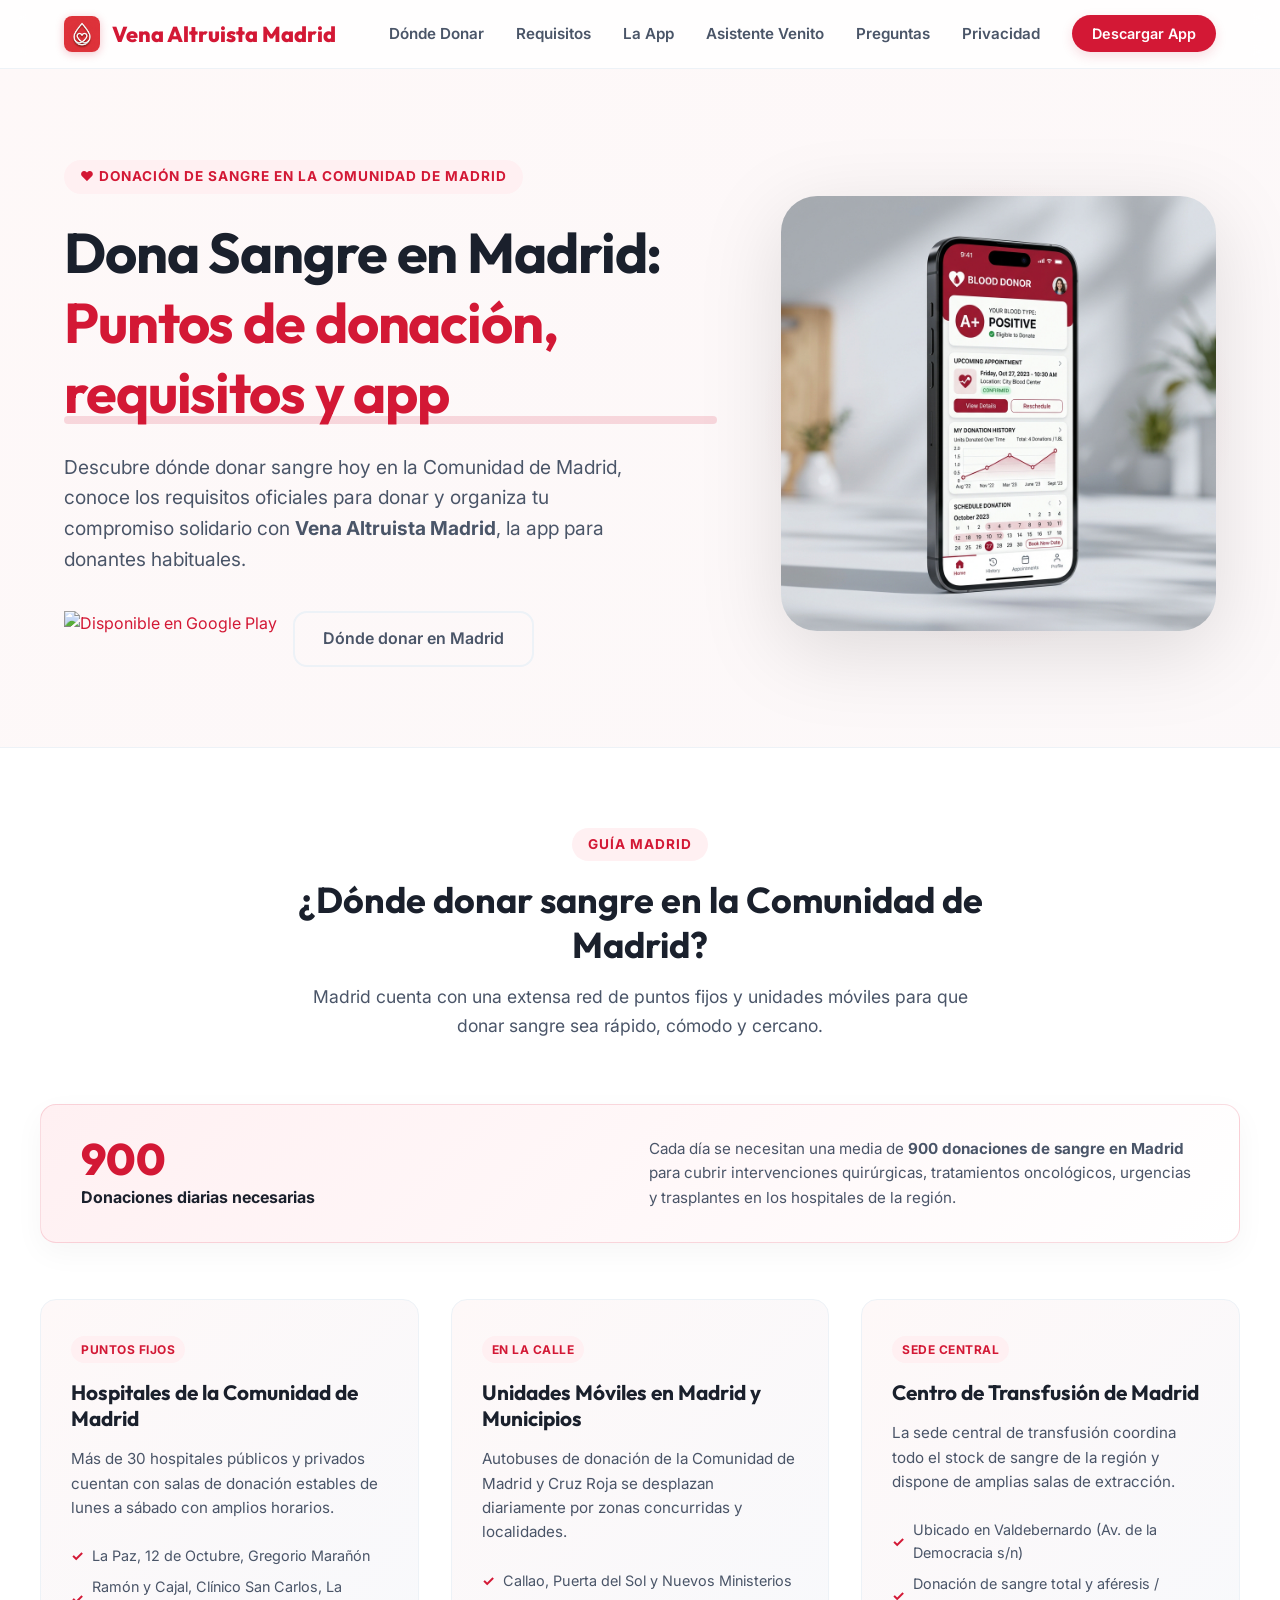
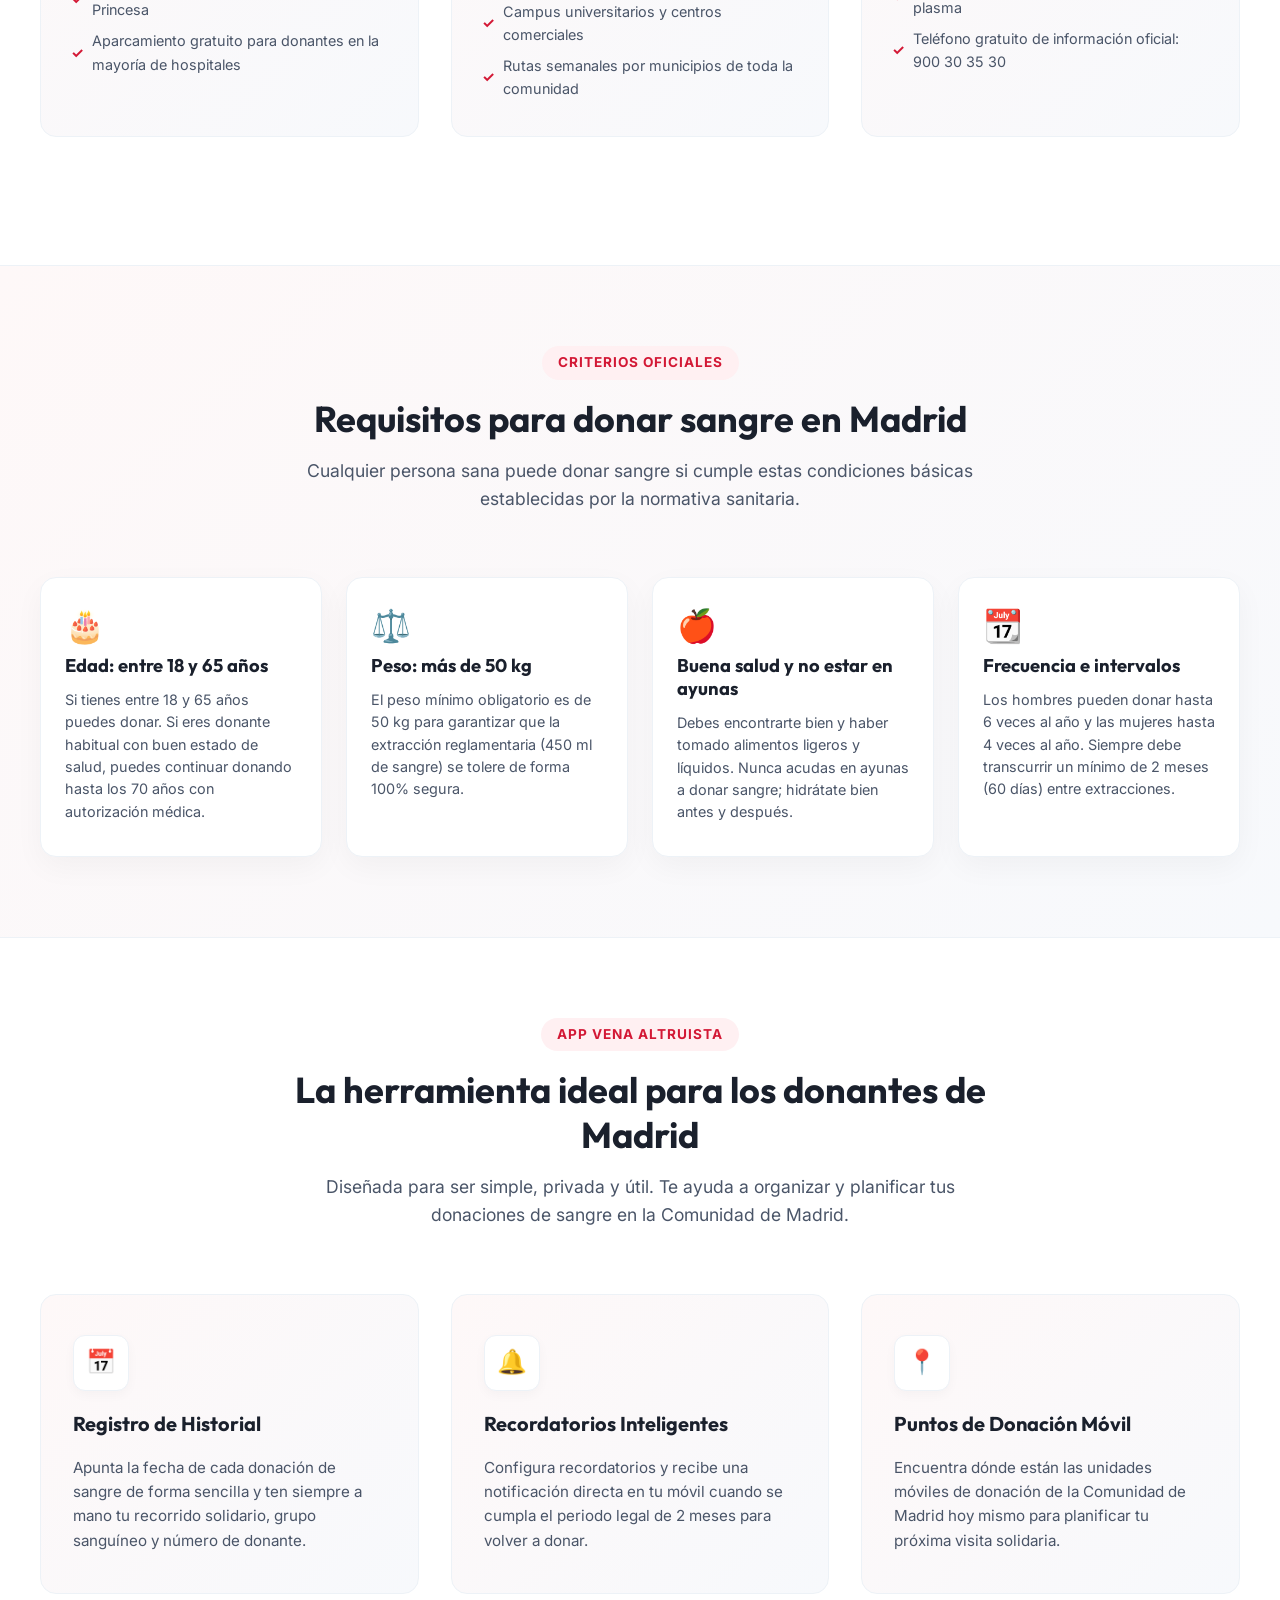
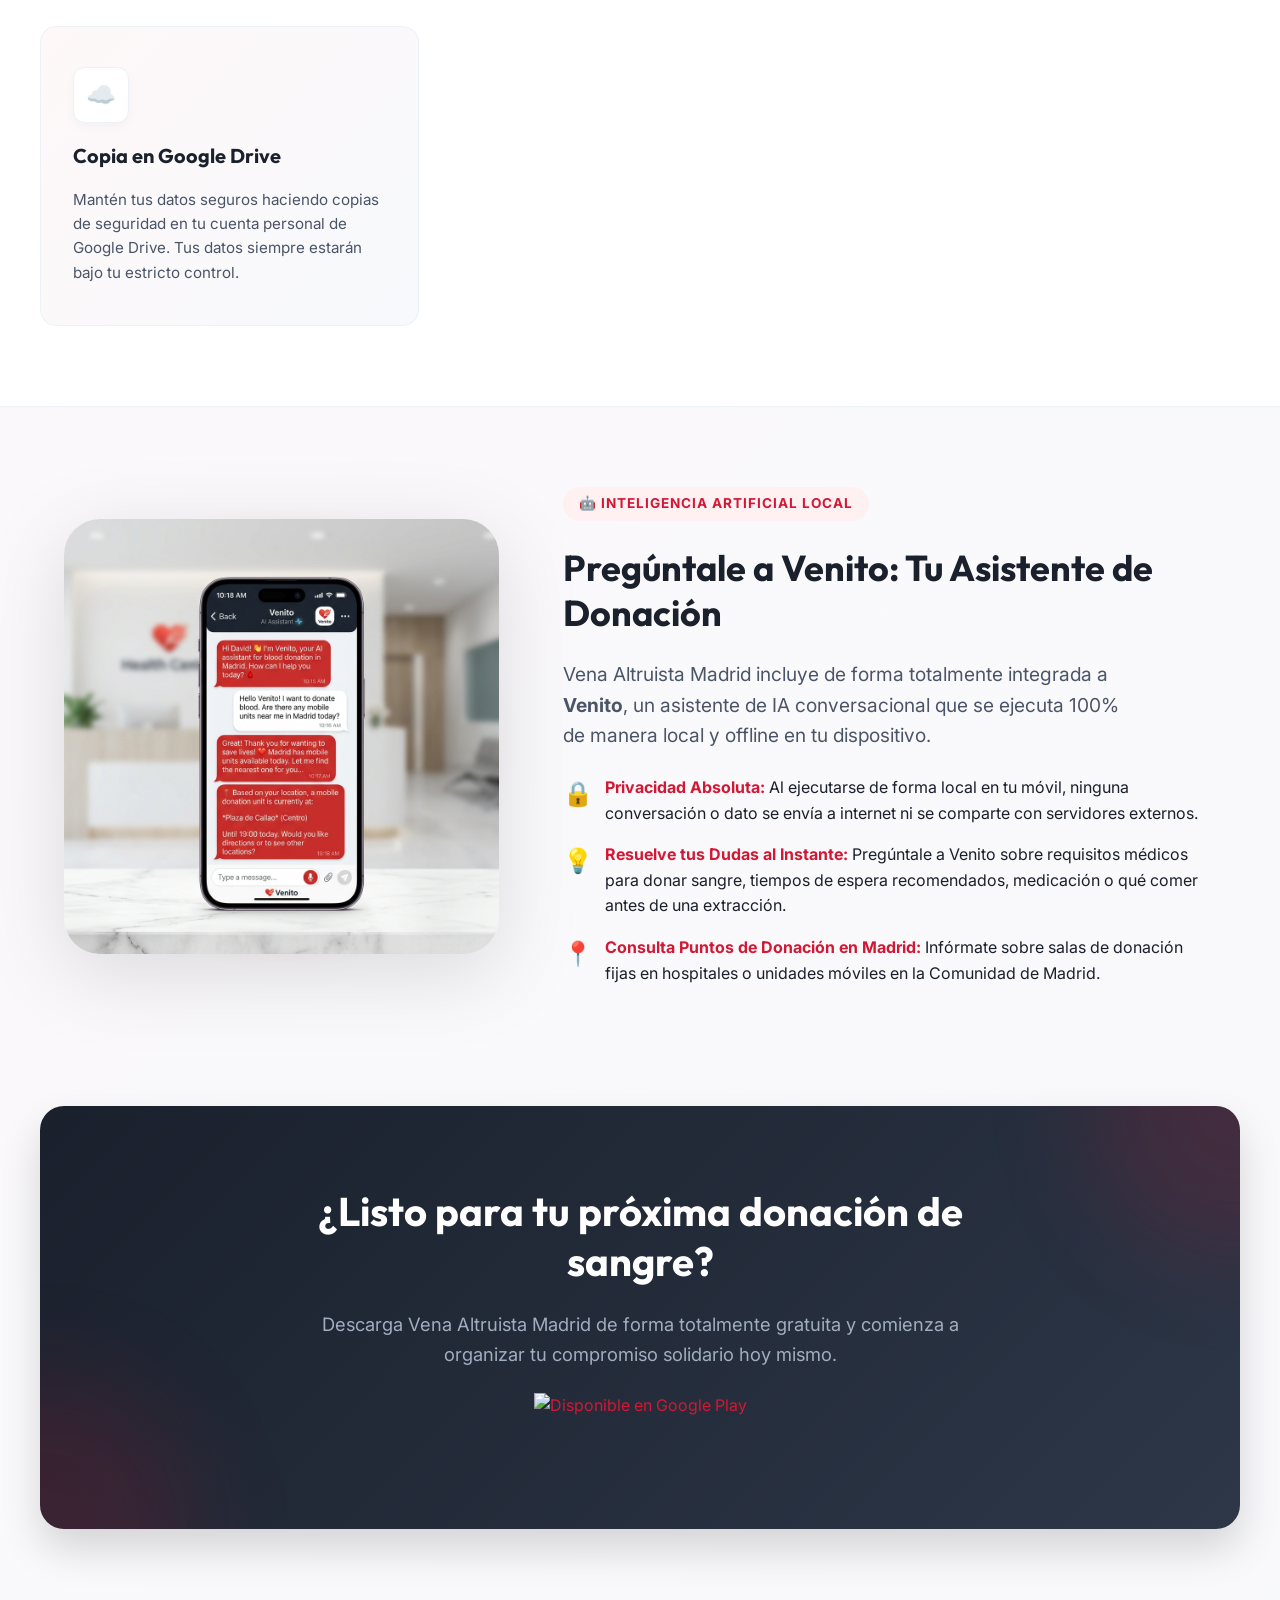
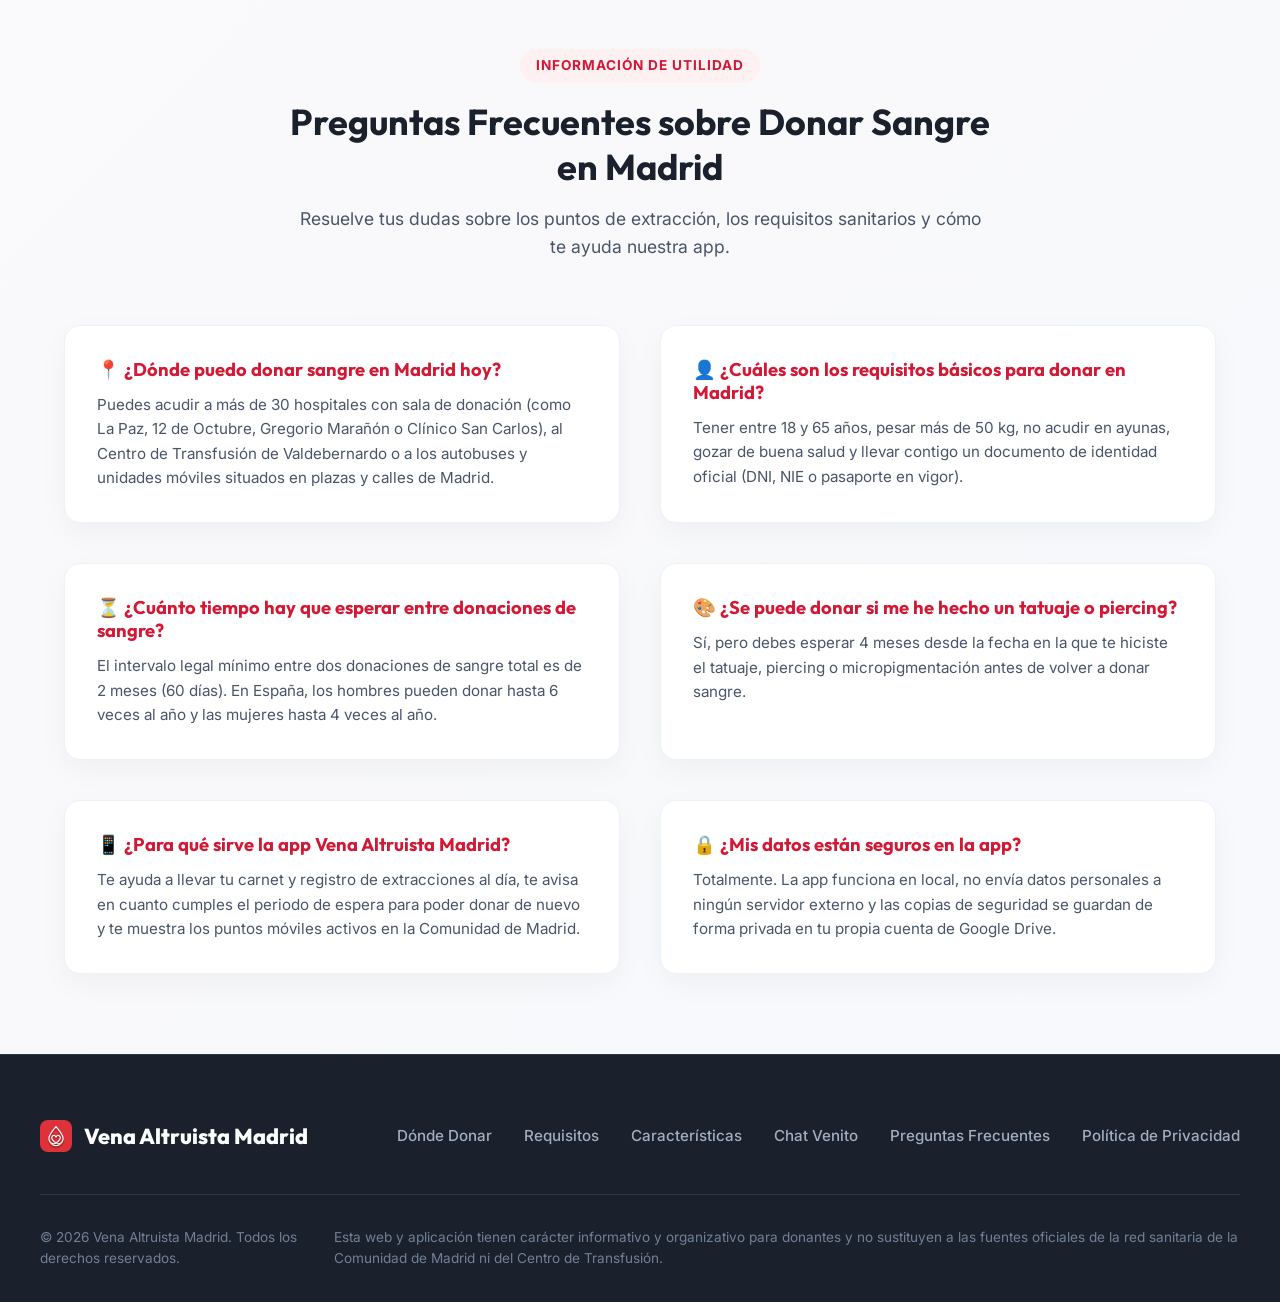
==== commit 59954f57: "SEO: optimización para Dona Sangre Madrid, guía de puntos y sitemap" ====
--- a/index.html
+++ b/index.html
@@ -269,7 +269,7 @@
         <div class="req-card">
           <div class="req-icon">📆</div>
           <h3>Frecuencia e intervalos</h3>
-          <p>Los hombres pueden donar hasta 4 veces al año y las mujeres hasta 3 veces al año. Siempre debe transcurrir un mínimo de 2 meses (60 días) entre extracciones.</p>
+          <p>Los hombres pueden donar hasta 6 veces al año y las mujeres hasta 4 veces al año. Siempre debe transcurrir un mínimo de 2 meses (60 días) entre extracciones.</p>
         </div>
       </div>
     </div>
@@ -381,7 +381,7 @@
         </div>
         <div class="faq-item">
           <h3>⏳ ¿Cuánto tiempo hay que esperar entre donaciones de sangre?</h3>
-          <p>El intervalo legal mínimo entre dos donaciones de sangre total es de 2 meses (60 días). En España, los hombres pueden donar hasta 4 veces al año y las mujeres hasta 3 veces al año.</p>
+          <p>El intervalo legal mínimo entre dos donaciones de sangre total es de 2 meses (60 días). En España, los hombres pueden donar hasta 6 veces al año y las mujeres hasta 4 veces al año.</p>
         </div>
         <div class="faq-item">
           <h3>🎨 ¿Se puede donar si me he hecho un tatuaje o piercing?</h3>
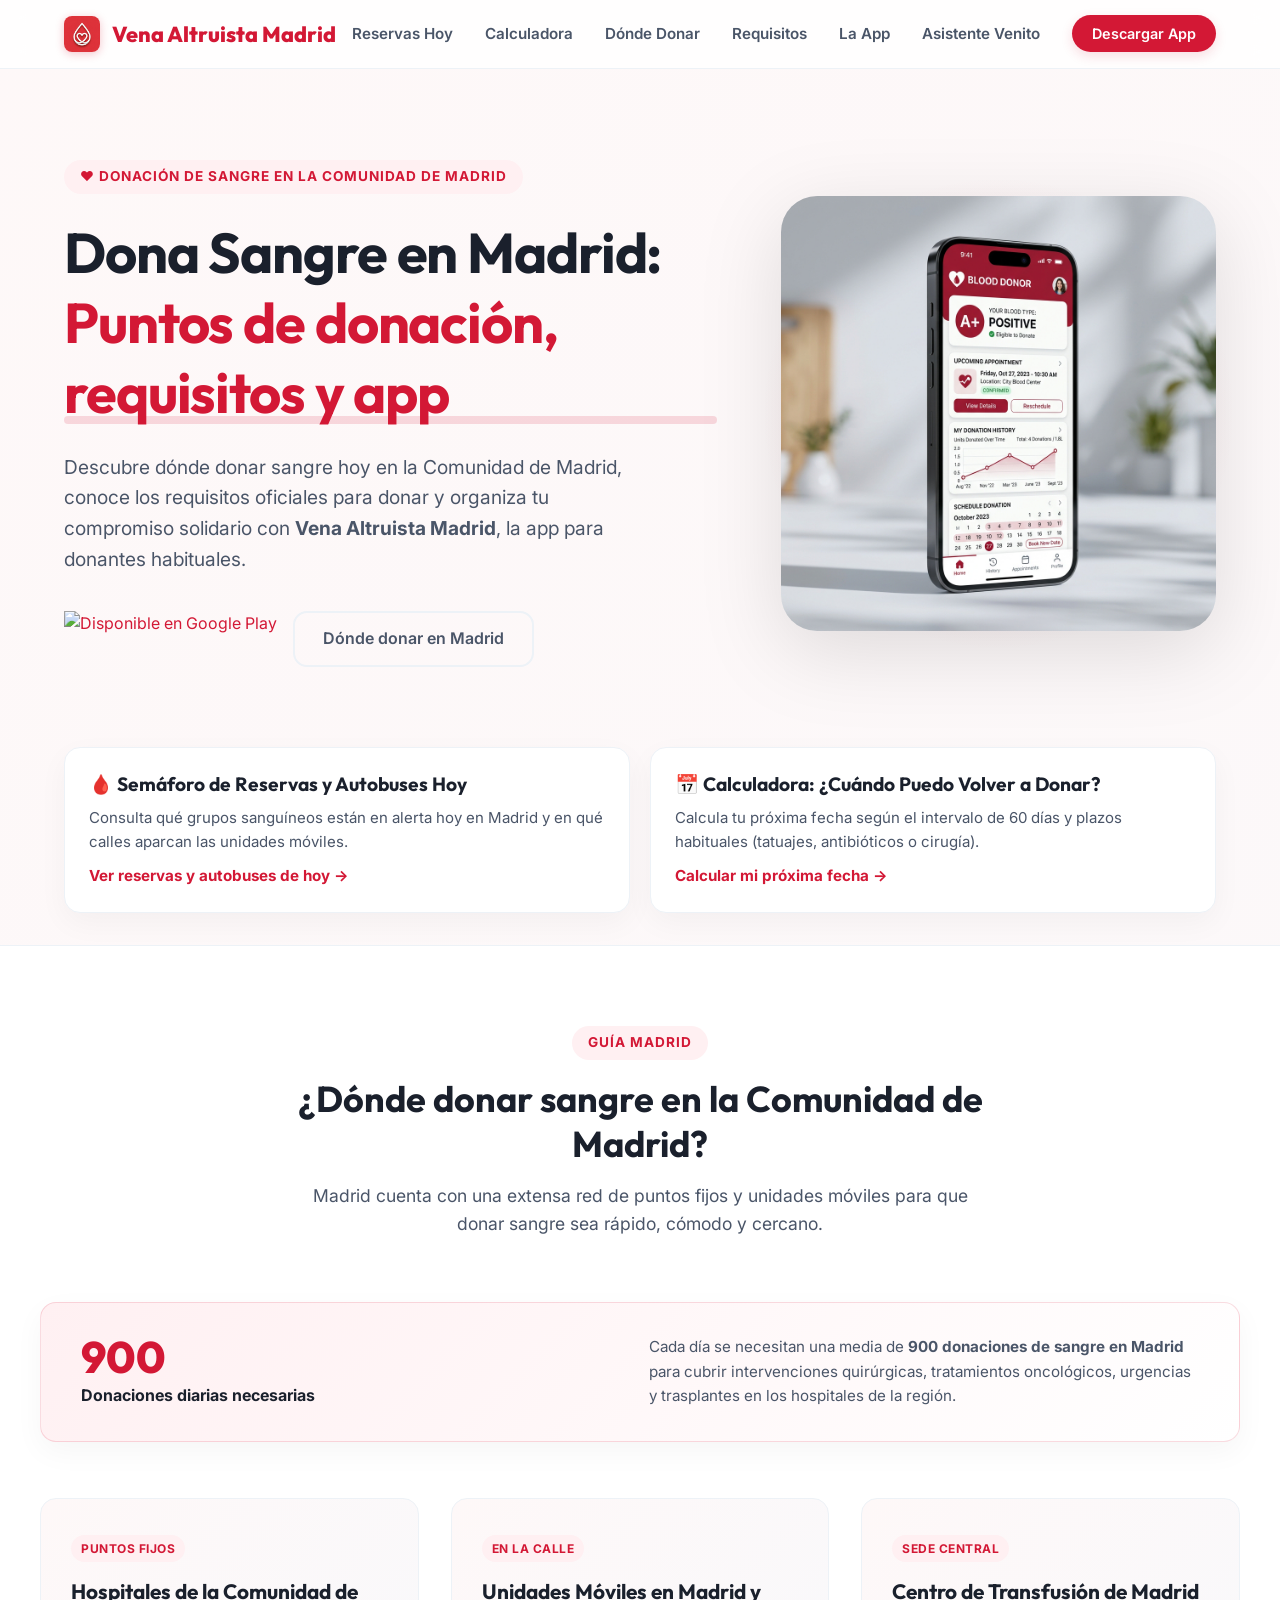
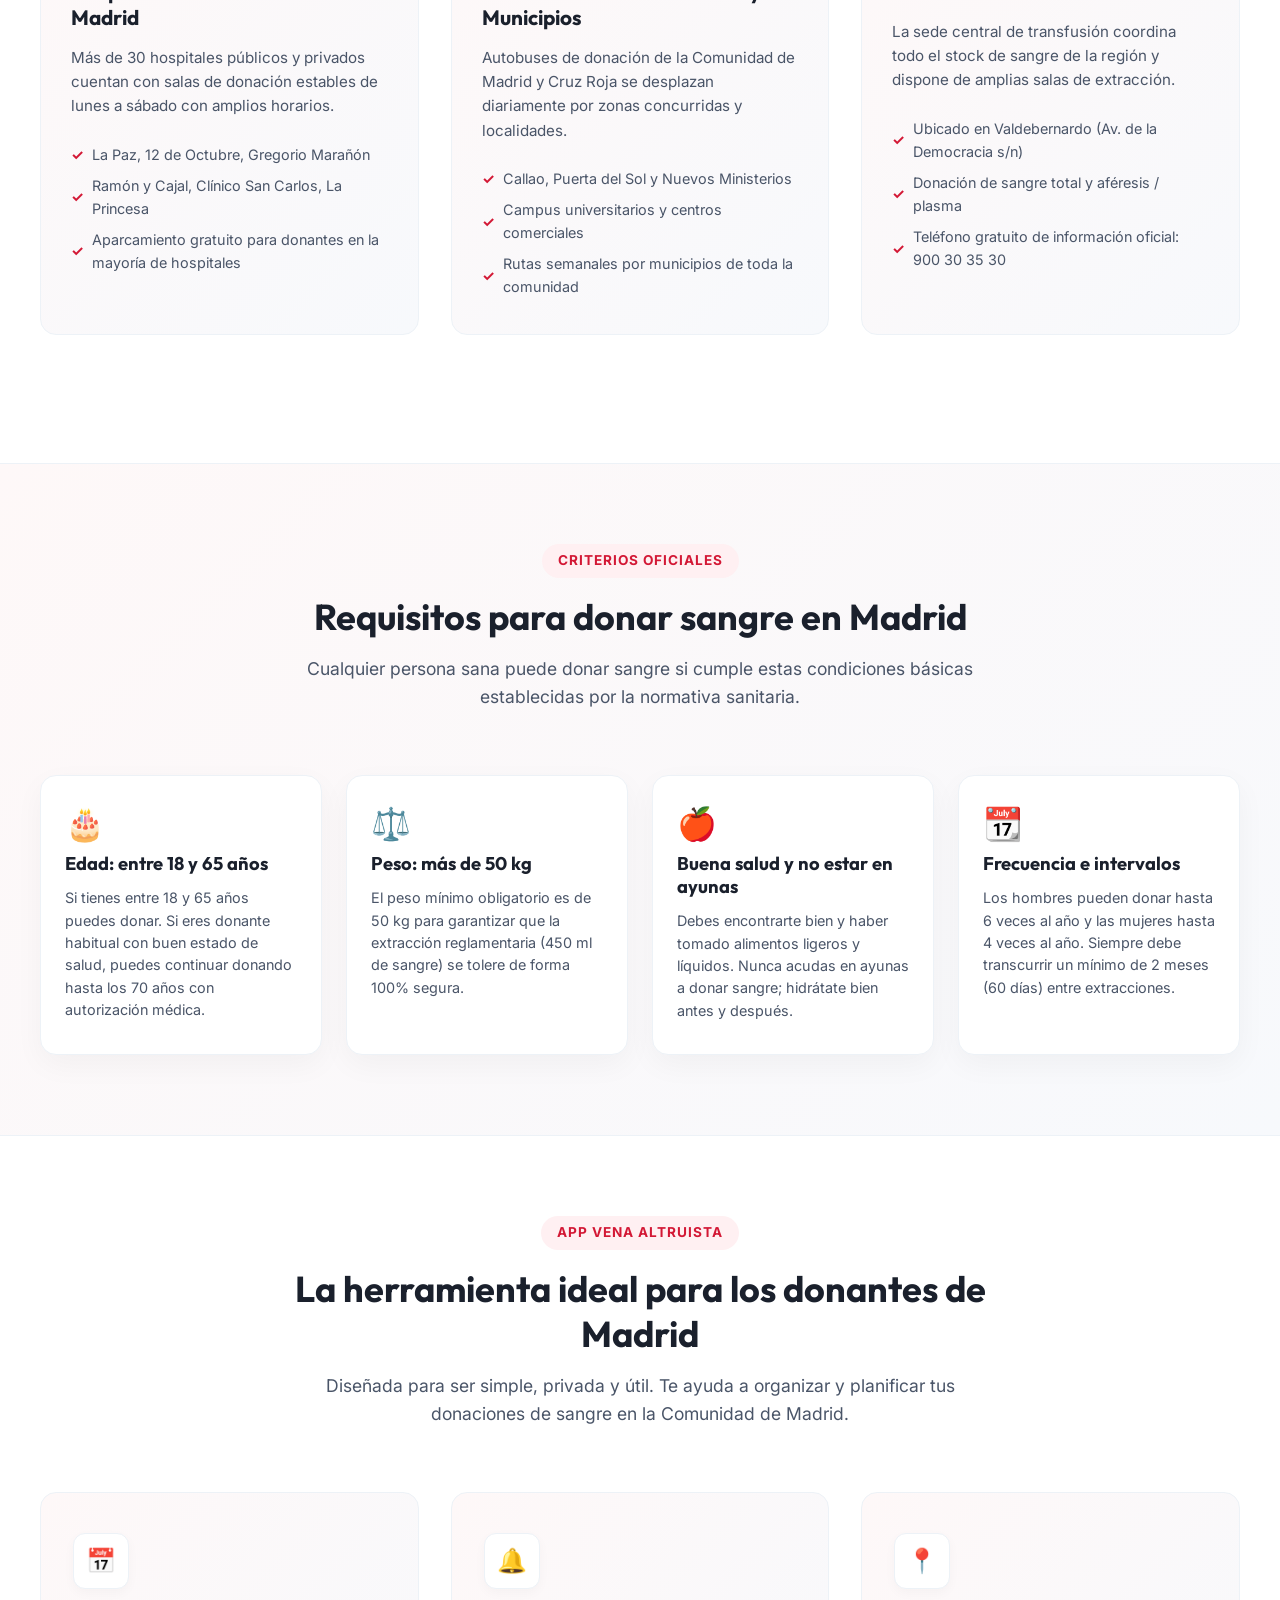
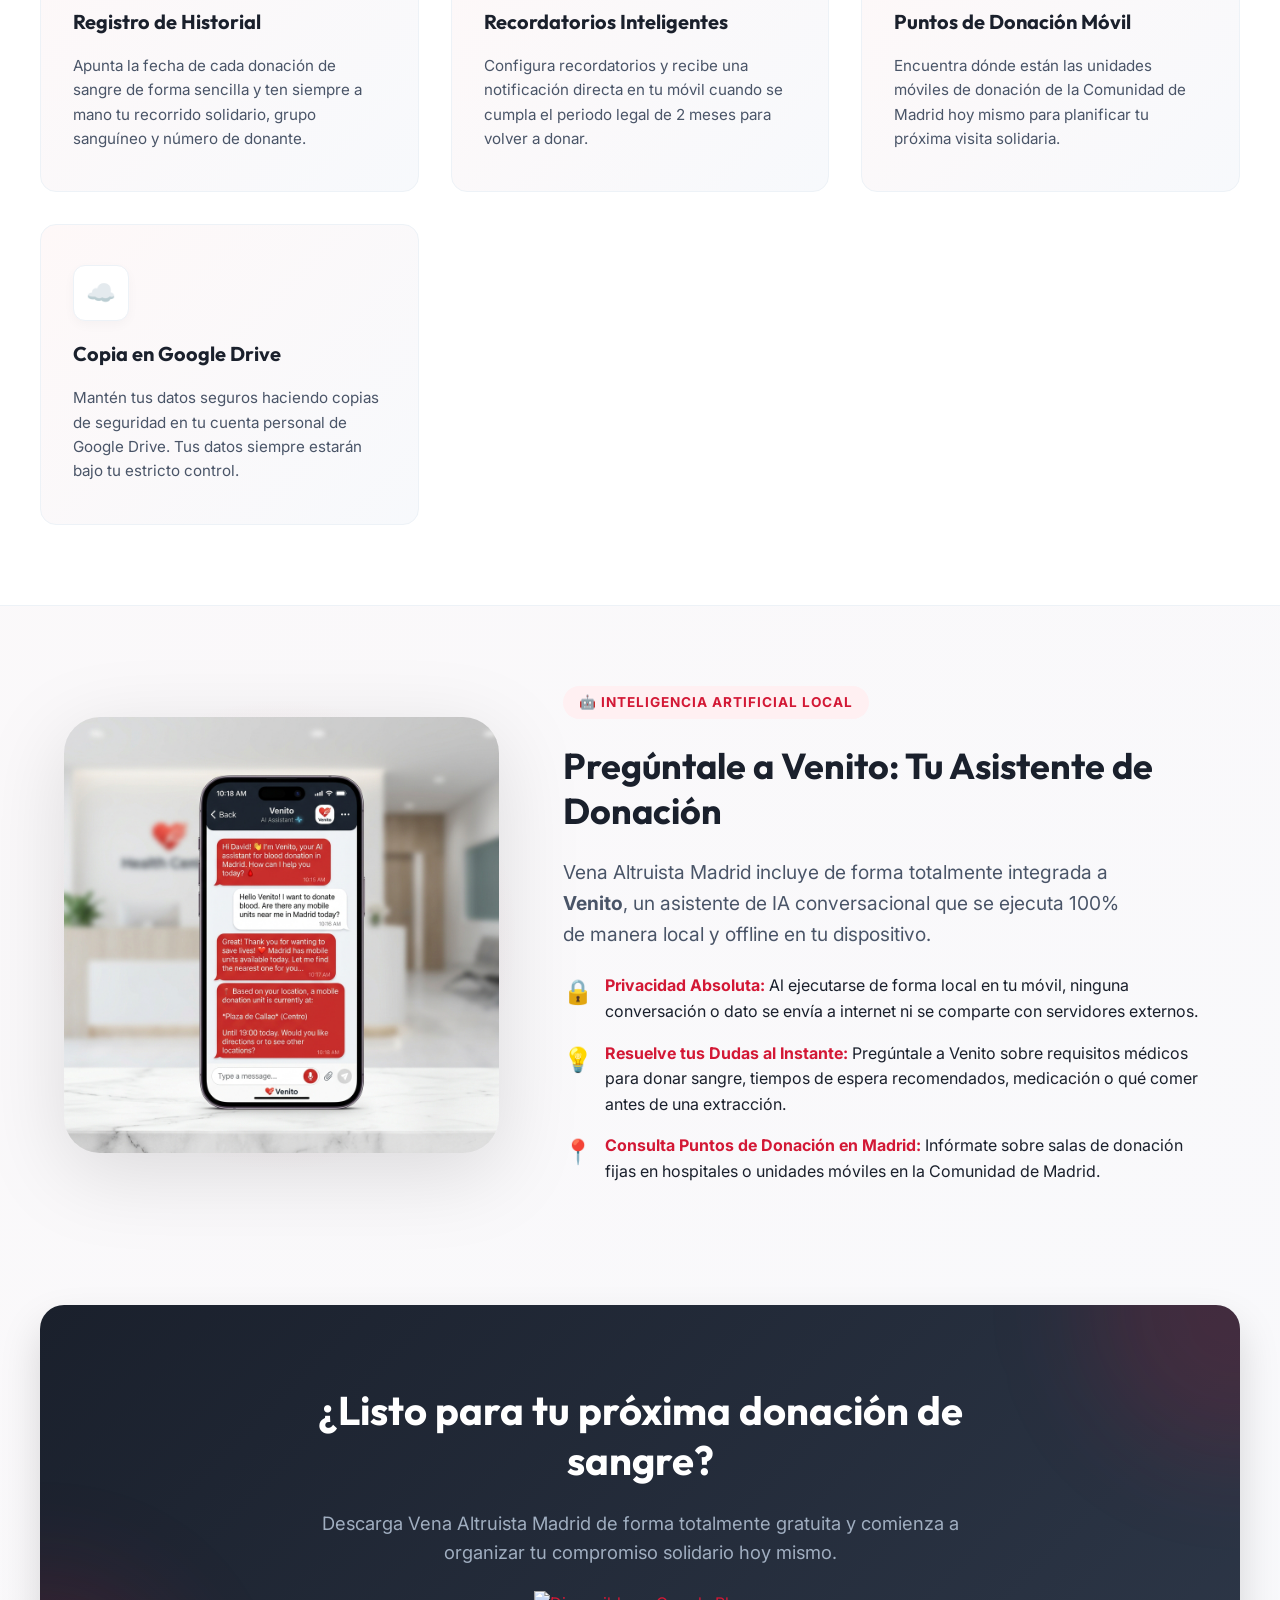
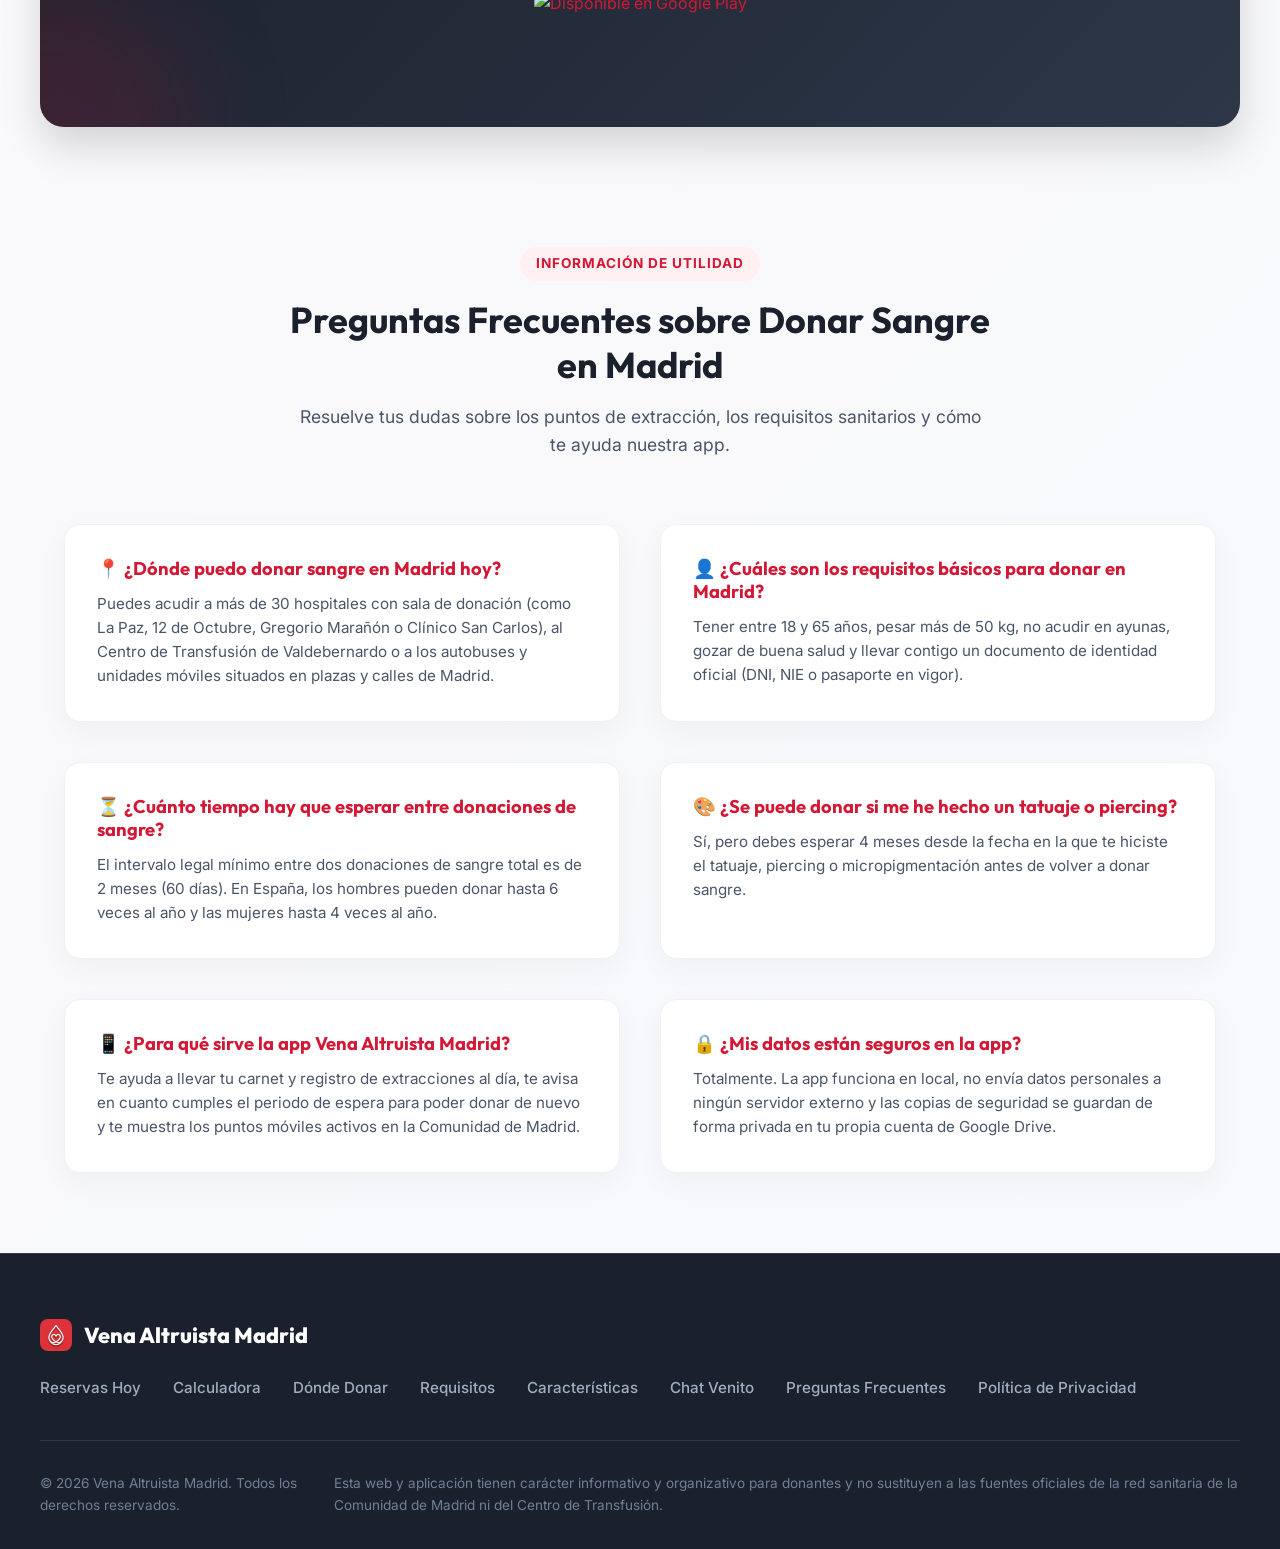
==== commit 79d4a04b: "Add github actions to sync mobile donation points daily" ====
--- a/index.html
+++ b/index.html
@@ -10,21 +10,21 @@
   <meta name="keywords" content="dona sangre madrid, donacion de sangre madrid, donar sangre madrid, puntos de donacion madrid, requisitos donar sangre madrid, unidades moviles donacion sangre madrid, donde donar sangre madrid, app donar sangre madrid, centro de transfusion madrid">
   <meta name="author" content="Carlisoft">
   <meta name="robots" content="index, follow">
-  <link rel="canonical" href="https://carlisoft.github.io/Web-DonaSangreMadrid/">
+  <link rel="canonical" href="https://cargon16.github.io/donasangremadridweb/">
 
   <!-- Open Graph / Facebook -->
   <meta property="og:type" content="website">
-  <meta property="og:url" content="https://carlisoft.github.io/Web-DonaSangreMadrid/">
+  <meta property="og:url" content="https://cargon16.github.io/donasangremadridweb/">
   <meta property="og:title" content="Dona Sangre Madrid | Puntos de Donación, Requisitos y App Vena Altruista">
   <meta property="og:description" content="Guía completa para donar sangre en Madrid: puntos en hospitales, unidades móviles, requisitos y control inteligente de donaciones con la app Vena Altruista.">
-  <meta property="og:image" content="https://carlisoft.github.io/Web-DonaSangreMadrid/app_mockup.png">
+  <meta property="og:image" content="https://cargon16.github.io/donasangremadridweb/app_mockup.png">
 
   <!-- Twitter -->
   <meta property="twitter:card" content="summary_large_image">
-  <meta property="twitter:url" content="https://carlisoft.github.io/Web-DonaSangreMadrid/">
+  <meta property="twitter:url" content="https://cargon16.github.io/donasangremadridweb/">
   <meta property="twitter:title" content="Dona Sangre Madrid | Puntos de Donación, Requisitos y App Vena Altruista">
   <meta property="twitter:description" content="Guía completa para donar sangre en Madrid: puntos en hospitales, unidades móviles, requisitos y control inteligente de donaciones con la app Vena Altruista.">
-  <meta property="twitter:image" content="https://carlisoft.github.io/Web-DonaSangreMadrid/app_mockup.png">
+  <meta property="twitter:image" content="https://cargon16.github.io/donasangremadridweb/app_mockup.png">
 
   <!-- Favicon -->
   <link rel="icon" type="image/jpeg" href="logo.jpg">
@@ -39,15 +39,15 @@
     "@graph": [
       {
         "@type": "WebSite",
-        "@id": "https://carlisoft.github.io/Web-DonaSangreMadrid/#website",
-        "url": "https://carlisoft.github.io/Web-DonaSangreMadrid/",
+        "@id": "https://cargon16.github.io/donasangremadridweb/#website",
+        "url": "https://cargon16.github.io/donasangremadridweb/",
         "name": "Dona Sangre Madrid — Vena Altruista",
         "description": "Guía informativa sobre la donación de sangre en la Comunidad de Madrid, puntos de donación, requisitos y app de gestión de donantes.",
         "inLanguage": "es"
       },
       {
         "@type": "MobileApplication",
-        "@id": "https://carlisoft.github.io/Web-DonaSangreMadrid/#app",
+        "@id": "https://cargon16.github.io/donasangremadridweb/#app",
         "name": "Vena Altruista Madrid",
         "alternateName": [
           "Dona Sangre Madrid",
@@ -66,7 +66,7 @@
       },
       {
         "@type": "FAQPage",
-        "@id": "https://carlisoft.github.io/Web-DonaSangreMadrid/#faq",
+        "@id": "https://cargon16.github.io/donasangremadridweb/#faq",
         "mainEntity": [
           {
             "@type": "Question",
@@ -137,12 +137,12 @@
 	  </label>
 
 	  <ul class="nav-menu">
+		<li><a href="./reservas-hoy.html" class="nav-link">Reservas Hoy</a></li>
+		<li><a href="./calculadora.html" class="nav-link">Calculadora</a></li>
 		<li><a href="#puntos" class="nav-link">Dónde Donar</a></li>
 		<li><a href="#requisitos" class="nav-link">Requisitos</a></li>
 		<li><a href="#features" class="nav-link">La App</a></li>
 		<li><a href="#venito" class="nav-link">Asistente Venito</a></li>
-		<li><a href="#faq" class="nav-link">Preguntas</a></li>
-		<li><a href="./privacy.html" class="nav-link">Privacidad</a></li>
 		<li><a href="https://play.google.com/store/apps/details?id=com.carlisoft.donasangremadrid" target="_blank" rel="noopener" class="nav-btn">Descargar App</a></li>
 	  </ul>
     </div>
@@ -172,6 +172,20 @@
     </div>
   </section>
 
+  <!-- Quick Interactive Tools Strip -->
+  <section class="tools-strip" aria-label="Herramientas en línea">
+    <a href="./reservas-hoy.html" class="tool-promo-card">
+      <h3>🩸 Semáforo de Reservas y Autobuses Hoy</h3>
+      <p>Consulta qué grupos sanguíneos están en alerta hoy en Madrid y en qué calles aparcan las unidades móviles.</p>
+      <span class="tool-promo-link">Ver reservas y autobuses de hoy →</span>
+    </a>
+    <a href="./calculadora.html" class="tool-promo-card">
+      <h3>📅 Calculadora: ¿Cuándo Puedo Volver a Donar?</h3>
+      <p>Calcula tu próxima fecha según el intervalo de 60 días y plazos habituales (tatuajes, antibióticos o cirugía).</p>
+      <span class="tool-promo-link">Calcular mi próxima fecha →</span>
+    </a>
+  </section>
+
   <!-- Madrid Donation Guide & Points Section (Directly answers search intent) -->
   <section id="puntos" class="madrid-guide-section">
     <div class="section-container">
@@ -408,6 +422,8 @@
           <span>Vena Altruista Madrid</span>
         </div>
         <div class="footer-links">
+          <a href="./reservas-hoy.html" class="footer-link">Reservas Hoy</a>
+          <a href="./calculadora.html" class="footer-link">Calculadora</a>
           <a href="#puntos" class="footer-link">Dónde Donar</a>
           <a href="#requisitos" class="footer-link">Requisitos</a>
           <a href="#features" class="footer-link">Características</a>
--- a/styles.css
+++ b/styles.css
@@ -966,4 +966,578 @@
   .hero-mockup, .logo svg {
     animation: none;
   }
-}+}
+
+
+/* =========================================================
+   Subpages: Reservas Hoy, Calculadora & Herramientas
+   ========================================================= */
+.page-hero {
+  max-width: var(--max-width);
+  margin: 0 auto;
+  padding: 132px 24px 48px;
+  text-align: center;
+}
+
+.page-hero .badge {
+  display: inline-flex;
+  margin-bottom: 16px;
+}
+
+.page-hero h1 {
+  font-size: clamp(2rem, 4vw, 3rem);
+  margin-bottom: 16px;
+}
+
+.page-hero p {
+  max-width: 720px;
+  margin: 0 auto 24px;
+  color: var(--text-secondary);
+  font-size: 1.08rem;
+}
+
+.tools-strip {
+  max-width: var(--max-width);
+  margin: 0 auto 32px;
+  padding: 0 24px;
+  display: grid;
+  grid-template-columns: repeat(auto-fit, minmax(280px, 1fr));
+  gap: 20px;
+}
+
+.tool-promo-card {
+  background: var(--card-bg);
+  border: 1px solid var(--border-color);
+  border-radius: var(--radius-md);
+  padding: 24px;
+  box-shadow: var(--card-shadow);
+  display: flex;
+  flex-direction: column;
+  gap: 10px;
+  transition: var(--transition);
+}
+
+.tool-promo-card:hover {
+  transform: translateY(-4px);
+  box-shadow: var(--card-shadow-hover);
+  border-color: rgba(211, 24, 53, 0.25);
+}
+
+.tool-promo-card h3 {
+  font-size: 1.2rem;
+}
+
+.tool-promo-card p {
+  font-size: 0.94rem;
+  color: var(--text-secondary);
+}
+
+.tool-promo-link {
+  margin-top: auto;
+  font-weight: 700;
+  font-size: 0.95rem;
+}
+
+/* Blood Reserves Traffic Light */
+.reserves-meta {
+  display: flex;
+  flex-wrap: wrap;
+  justify-content: space-between;
+  align-items: center;
+  gap: 12px;
+  margin-bottom: 24px;
+  color: var(--text-muted);
+  font-size: 0.92rem;
+}
+
+.reserves-grid {
+  display: grid;
+  grid-template-columns: repeat(auto-fit, minmax(130px, 1fr));
+  gap: 16px;
+  margin-bottom: 48px;
+}
+
+.reserve-card {
+  background: var(--card-bg);
+  border-radius: var(--radius-md);
+  padding: 20px 14px;
+  text-align: center;
+  box-shadow: var(--card-shadow);
+  border: 2px solid var(--border-color);
+  display: flex;
+  flex-direction: column;
+  align-items: center;
+  gap: 8px;
+}
+
+.reserve-card.status-danger {
+  border-color: #e53e3e;
+  background: #fff5f5;
+}
+
+.reserve-card.status-warning {
+  border-color: #dd6b20;
+  background: #fffaf0;
+}
+
+.reserve-card.status-success {
+  border-color: #38a169;
+  background: #f0fff4;
+}
+
+.reserve-group {
+  font-family: 'Outfit', sans-serif;
+  font-size: 1.8rem;
+  font-weight: 800;
+}
+
+.status-danger .reserve-group { color: #c53030; }
+.status-warning .reserve-group { color: #c05621; }
+.status-success .reserve-group { color: #2f855a; }
+
+.reserve-pill {
+  font-size: 0.78rem;
+  font-weight: 700;
+  padding: 4px 10px;
+  border-radius: 999px;
+}
+
+.status-danger .reserve-pill { background: #fed7d7; color: #9b2c2c; }
+.status-warning .reserve-pill { background: #feebc8; color: #9c4221; }
+.status-success .reserve-pill { background: #c6f6d5; color: #22543d; }
+
+.reserve-msg {
+  font-size: 0.85rem;
+  color: var(--text-secondary);
+}
+
+/* Mobile Points Filter & Cards */
+.filter-bar {
+  display: flex;
+  flex-wrap: wrap;
+  gap: 12px;
+  margin-bottom: 24px;
+}
+
+.filter-input {
+  flex: 1 1 260px;
+  padding: 12px 16px;
+  border-radius: var(--radius-sm);
+  border: 1px solid #cbd5e0;
+  font-size: 1rem;
+  font-family: inherit;
+  background: #fff;
+}
+
+.filter-input:focus {
+  outline: none;
+  border-color: var(--primary);
+  box-shadow: 0 0 0 3px var(--primary-glow);
+}
+
+.date-tabs {
+  display: flex;
+  flex-wrap: wrap;
+  gap: 8px;
+  margin-bottom: 24px;
+}
+
+.date-tab {
+  padding: 8px 14px;
+  border-radius: 999px;
+  border: 1px solid var(--border-color);
+  background: #fff;
+  color: var(--text-secondary);
+  font-weight: 600;
+  font-size: 0.88rem;
+  cursor: pointer;
+  transition: var(--transition);
+}
+
+.date-tab.active,
+.date-tab:hover {
+  background: var(--primary);
+  color: #fff;
+  border-color: var(--primary);
+}
+
+.mobile-points-grid {
+  display: grid;
+  grid-template-columns: repeat(auto-fit, minmax(280px, 1fr));
+  gap: 18px;
+}
+
+.mobile-point-card {
+  background: var(--card-bg);
+  border: 1px solid var(--border-color);
+  border-radius: var(--radius-md);
+  padding: 20px;
+  box-shadow: var(--card-shadow);
+  display: flex;
+  flex-direction: column;
+  gap: 8px;
+}
+
+.mobile-point-city {
+  font-weight: 700;
+  color: var(--primary);
+  font-size: 0.92rem;
+  text-transform: uppercase;
+  letter-spacing: 0.03em;
+}
+
+.mobile-point-address {
+  font-weight: 600;
+  color: var(--text-primary);
+  font-size: 1.02rem;
+}
+
+.mobile-point-times {
+  display: flex;
+  flex-wrap: wrap;
+  gap: 6px;
+  margin-top: 4px;
+}
+
+.time-chip {
+  background: var(--primary-light);
+  color: var(--primary);
+  font-weight: 600;
+  font-size: 0.85rem;
+  padding: 4px 10px;
+  border-radius: 999px;
+}
+
+/* Interactive Calculator */
+.calc-wrapper {
+  max-width: 880px;
+  margin: 0 auto 64px;
+  padding: 0 24px;
+}
+
+.calc-card {
+  background: var(--card-bg);
+  border-radius: var(--radius-lg);
+  padding: 36px;
+  box-shadow: var(--card-shadow);
+  border: 1px solid var(--border-color);
+}
+
+.calc-step-title {
+  display: flex;
+  align-items: center;
+  gap: 10px;
+  font-family: 'Outfit', sans-serif;
+  font-size: 1.05rem;
+  font-weight: 700;
+  color: var(--text-primary);
+  margin-bottom: 12px;
+}
+
+.calc-step-num {
+  width: 26px;
+  height: 26px;
+  border-radius: 50%;
+  background: var(--primary-light);
+  color: var(--primary);
+  display: inline-flex;
+  align-items: center;
+  justify-content: center;
+  font-size: 0.85rem;
+  font-weight: 800;
+}
+
+.calc-form-grid {
+  display: grid;
+  grid-template-columns: repeat(auto-fit, minmax(260px, 1fr));
+  gap: 24px;
+  margin-bottom: 28px;
+}
+
+.form-group label {
+  display: block;
+  font-weight: 600;
+  margin-bottom: 8px;
+  color: var(--text-primary);
+  font-size: 0.95rem;
+}
+
+.form-control {
+  width: 100%;
+  padding: 13px 16px;
+  border-radius: var(--radius-md);
+  border: 1.5px solid #cbd5e0;
+  font-size: 1rem;
+  font-family: inherit;
+  background: #fff;
+  transition: var(--transition);
+}
+
+.form-control:focus {
+  outline: none;
+  border-color: var(--primary);
+  box-shadow: 0 0 0 4px var(--primary-glow);
+}
+
+.quick-dates {
+  display: flex;
+  flex-wrap: wrap;
+  gap: 8px;
+  margin-top: 10px;
+}
+
+.quick-date-btn {
+  padding: 6px 12px;
+  border-radius: 999px;
+  border: 1px solid var(--border-color);
+  background: #f8fafc;
+  color: var(--text-secondary);
+  font-size: 0.82rem;
+  font-weight: 600;
+  cursor: pointer;
+  transition: var(--transition);
+}
+
+.quick-date-btn:hover {
+  border-color: var(--primary);
+  color: var(--primary);
+  background: var(--primary-light);
+}
+
+/* Segmented Sex Selector */
+.segmented-group {
+  display: grid;
+  grid-template-columns: 1fr 1fr;
+  gap: 10px;
+}
+
+.segmented-btn {
+  position: relative;
+  display: flex;
+  flex-direction: column;
+  align-items: flex-start;
+  gap: 2px;
+  padding: 12px 14px;
+  border-radius: var(--radius-md);
+  border: 1.5px solid var(--border-color);
+  background: #f8fafc;
+  cursor: pointer;
+  text-align: left;
+  transition: var(--transition);
+  font-family: inherit;
+}
+
+.segmented-btn strong {
+  font-size: 0.96rem;
+  color: var(--text-primary);
+}
+
+.segmented-btn span {
+  font-size: 0.8rem;
+  color: var(--text-muted);
+}
+
+.segmented-btn.active {
+  border-color: var(--primary);
+  background: var(--primary-light);
+  box-shadow: 0 4px 14px var(--primary-glow);
+}
+
+.segmented-btn.active strong {
+  color: var(--primary);
+}
+
+/* Condition Tiles */
+.checks-grid {
+  display: grid;
+  grid-template-columns: repeat(auto-fit, minmax(250px, 1fr));
+  gap: 12px;
+  margin-bottom: 24px;
+}
+
+.check-option {
+  display: flex;
+  align-items: flex-start;
+  gap: 12px;
+  padding: 14px 16px;
+  border: 1.5px solid var(--border-color);
+  border-radius: var(--radius-md);
+  background: #f8fafc;
+  cursor: pointer;
+  font-size: 0.92rem;
+  transition: var(--transition);
+}
+
+.check-option:hover {
+  border-color: rgba(211, 24, 53, 0.35);
+  background: #fff;
+}
+
+.check-option.selected {
+  border-color: var(--primary);
+  background: var(--primary-light);
+}
+
+.check-option input {
+  margin-top: 3px;
+  width: 17px;
+  height: 17px;
+  accent-color: var(--primary);
+  flex-shrink: 0;
+}
+
+.check-body {
+  display: flex;
+  flex-direction: column;
+  gap: 4px;
+}
+
+.check-badge {
+  display: inline-block;
+  align-self: flex-start;
+  font-size: 0.74rem;
+  font-weight: 700;
+  padding: 2px 8px;
+  border-radius: 999px;
+  background: #edf2f7;
+  color: var(--text-secondary);
+}
+
+.check-option.selected .check-badge {
+  background: rgba(211, 24, 53, 0.14);
+  color: var(--primary);
+}
+
+.calc-submit {
+  width: 100%;
+  padding: 15px 24px;
+  border: none;
+  border-radius: var(--radius-md);
+  background: linear-gradient(135deg, var(--primary) 0%, #b00f27 100%);
+  color: #fff;
+  font-family: 'Outfit', sans-serif;
+  font-size: 1.08rem;
+  font-weight: 700;
+  cursor: pointer;
+  box-shadow: 0 8px 20px var(--primary-glow);
+  transition: var(--transition);
+}
+
+.calc-submit:hover {
+  transform: translateY(-2px);
+  box-shadow: 0 12px 26px rgba(211, 24, 53, 0.25);
+}
+
+/* Result Card + Recovery Bar */
+.calc-result {
+  margin-top: 28px;
+  padding: 28px;
+  border-radius: var(--radius-md);
+  background: linear-gradient(135deg, #fff5f6 0%, #ffffff 100%);
+  border: 1.5px solid rgba(211, 24, 53, 0.25);
+  display: none;
+}
+
+.calc-result.visible {
+  display: block;
+}
+
+.calc-result.ready {
+  background: linear-gradient(135deg, #f0fff4 0%, #ffffff 100%);
+  border-color: rgba(56, 161, 105, 0.4);
+}
+
+.result-header {
+  display: flex;
+  flex-wrap: wrap;
+  justify-content: space-between;
+  align-items: center;
+  gap: 12px;
+  margin-bottom: 14px;
+}
+
+.result-countdown {
+  font-family: 'Outfit', sans-serif;
+  font-size: 1.45rem;
+  font-weight: 800;
+  color: var(--primary);
+}
+
+.calc-result.ready .result-countdown {
+  color: #2f855a;
+}
+
+.result-percent {
+  font-size: 0.88rem;
+  font-weight: 700;
+  padding: 5px 12px;
+  border-radius: 999px;
+  background: var(--primary-light);
+  color: var(--primary);
+}
+
+.calc-result.ready .result-percent {
+  background: #c6f6d5;
+  color: #22543d;
+}
+
+.recovery-track {
+  width: 100%;
+  height: 12px;
+  border-radius: 999px;
+  background: #e2e8f0;
+  overflow: hidden;
+  margin-bottom: 16px;
+}
+
+.recovery-fill {
+  height: 100%;
+  width: 0%;
+  border-radius: 999px;
+  background: linear-gradient(90deg, #f56565 0%, var(--primary) 100%);
+  transition: width 0.5s ease;
+}
+
+.calc-result.ready .recovery-fill {
+  background: linear-gradient(90deg, #48bb78 0%, #2f855a 100%);
+}
+
+.calc-result p {
+  color: var(--text-primary);
+  margin-bottom: 16px;
+}
+
+.result-actions {
+  display: flex;
+  flex-wrap: wrap;
+  align-items: center;
+  gap: 12px;
+}
+
+.btn-calendar {
+  display: inline-flex;
+  align-items: center;
+  gap: 8px;
+  padding: 11px 18px;
+  border-radius: var(--radius-sm);
+  border: 1.5px solid var(--primary);
+  background: #fff;
+  color: var(--primary);
+  font-weight: 700;
+  font-size: 0.92rem;
+  transition: var(--transition);
+}
+
+.btn-calendar:hover {
+  background: var(--primary);
+  color: #fff;
+}
+
+@media (max-width: 600px) {
+  .calc-card {
+    padding: 22px 18px;
+  }
+  .segmented-group {
+    grid-template-columns: 1fr;
+  }
+}
